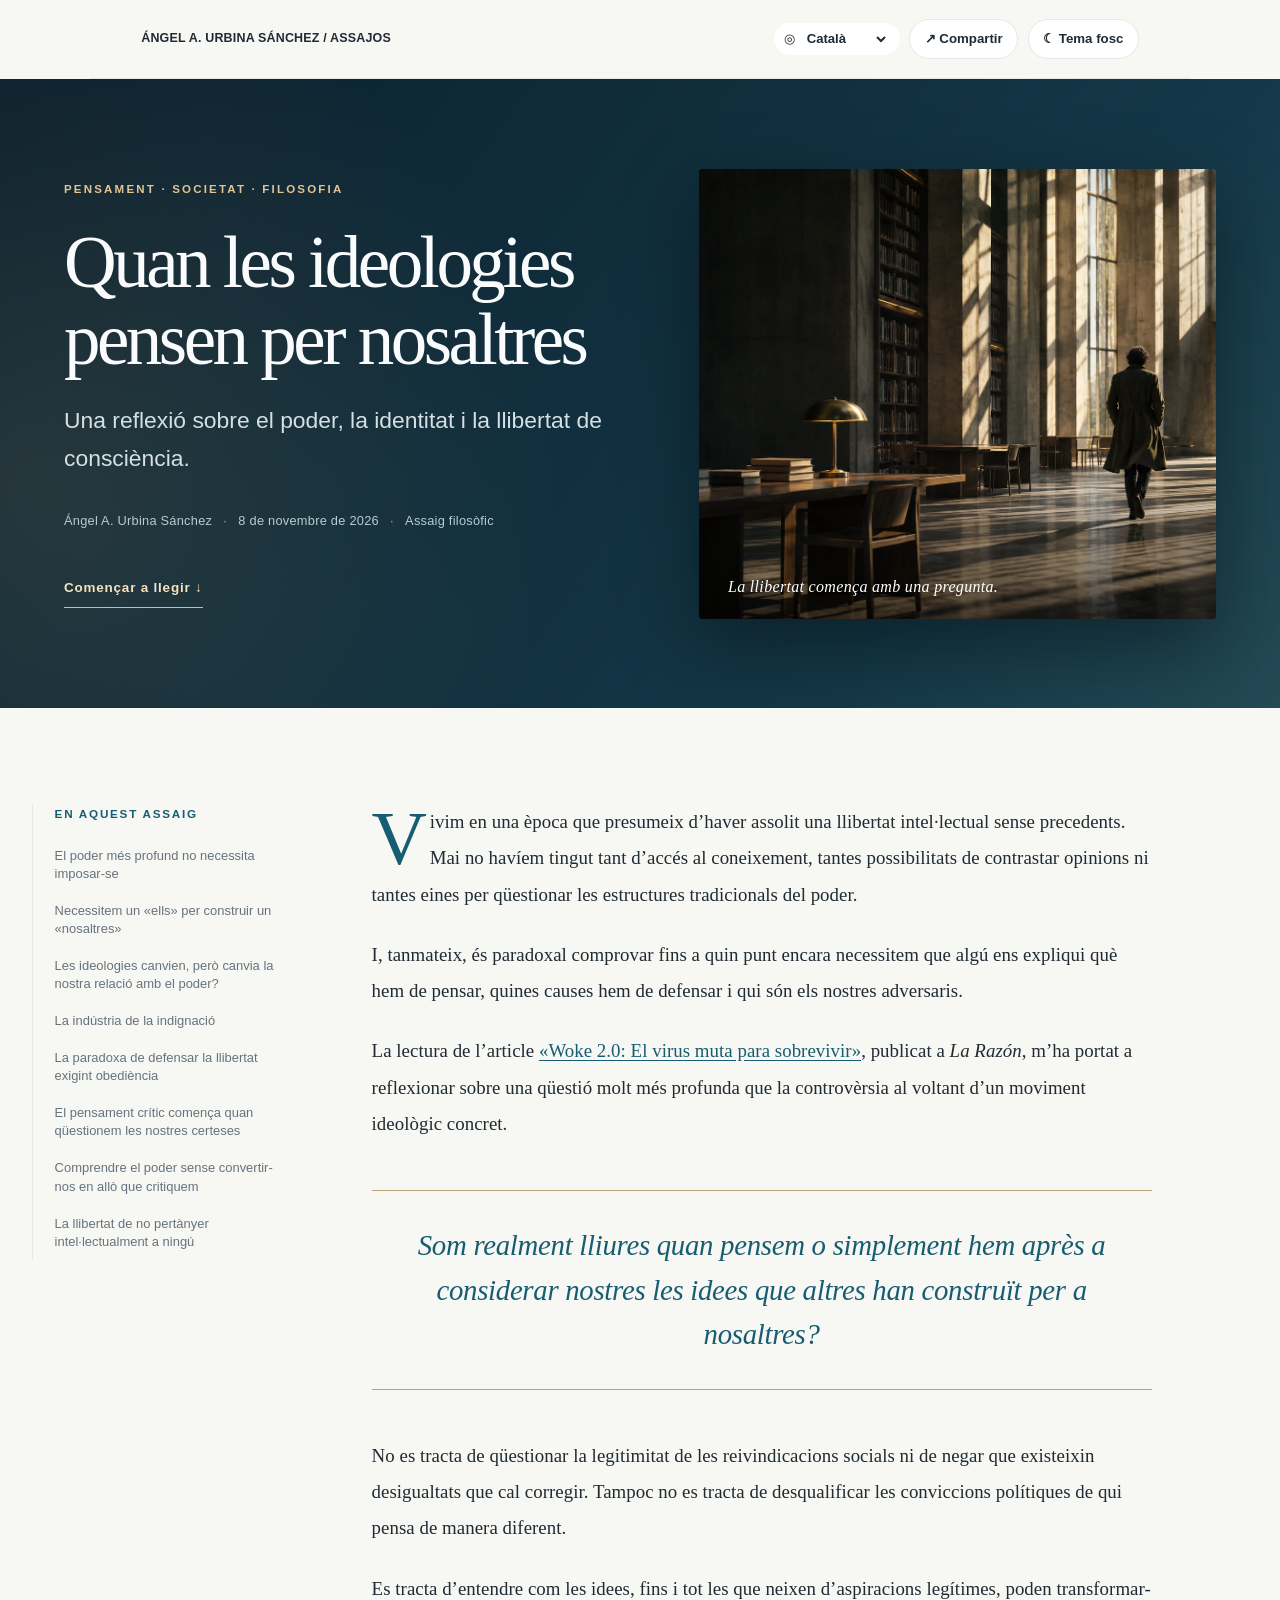
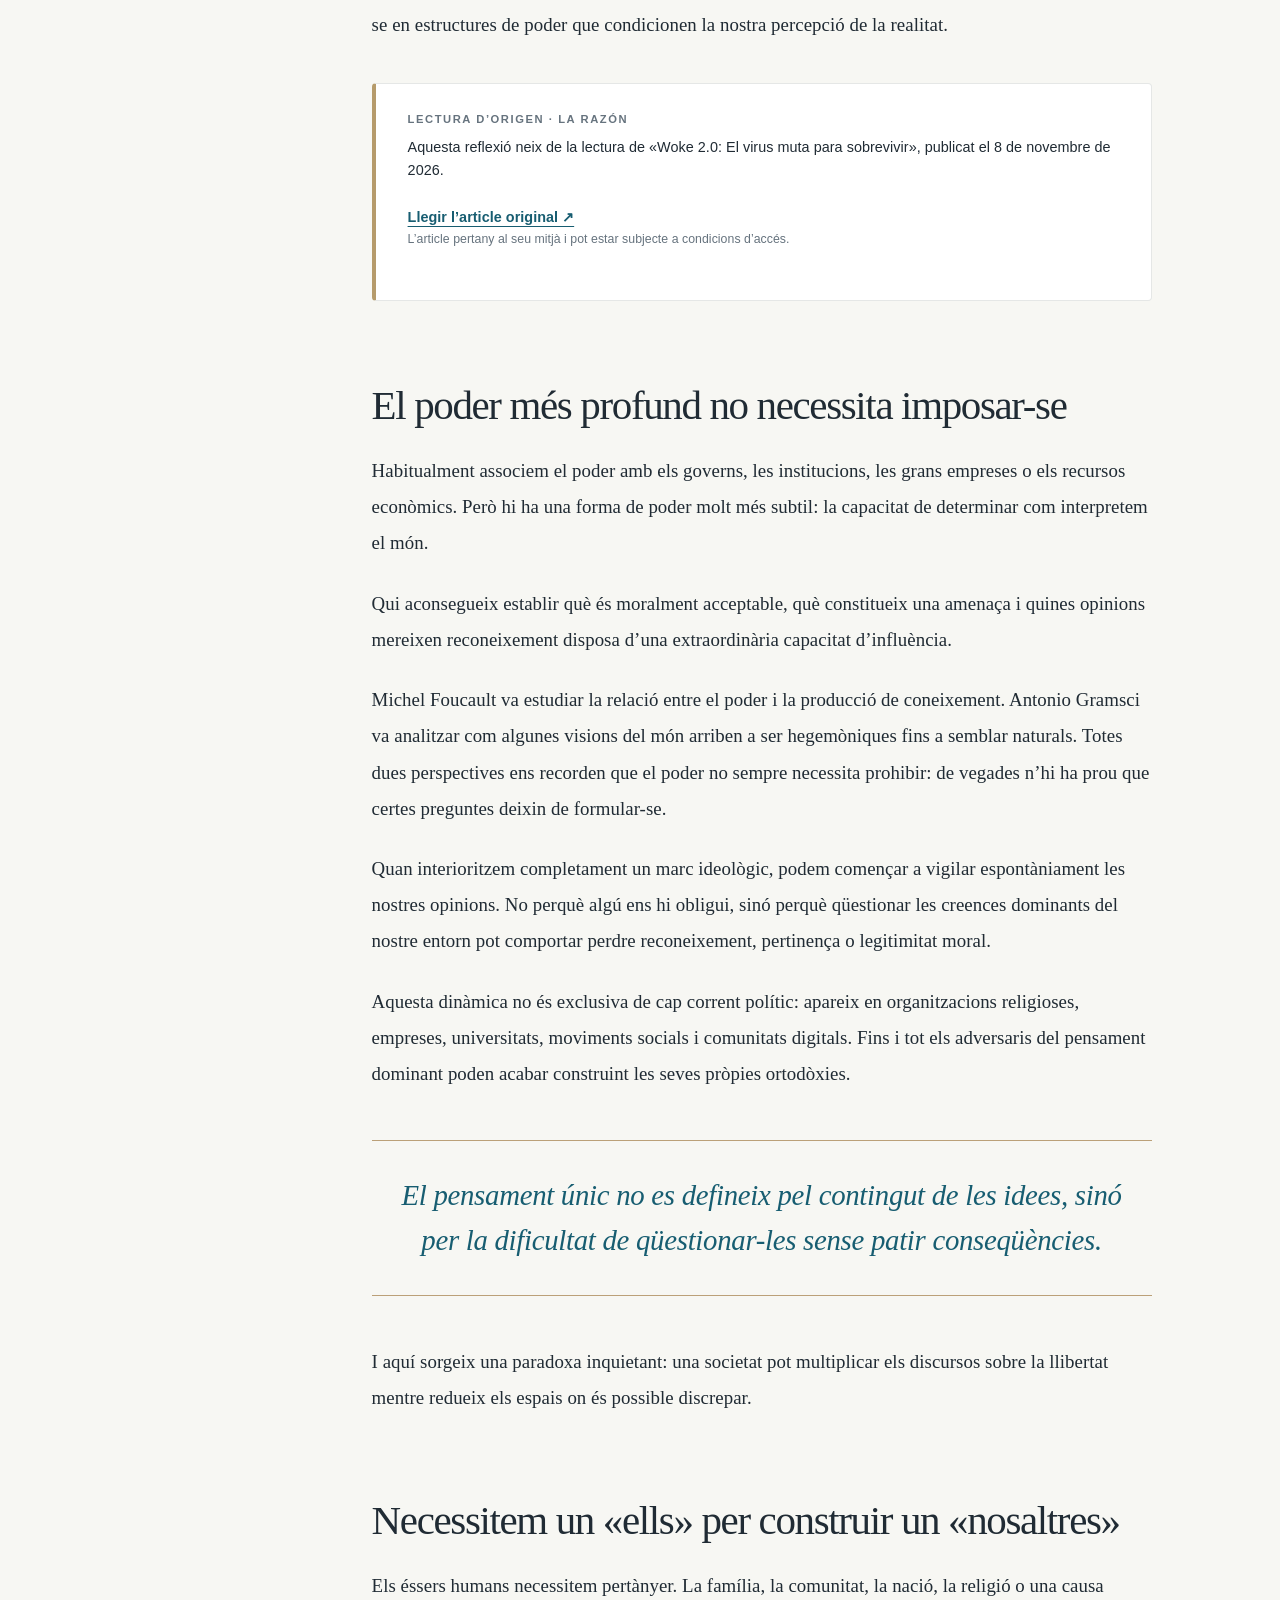
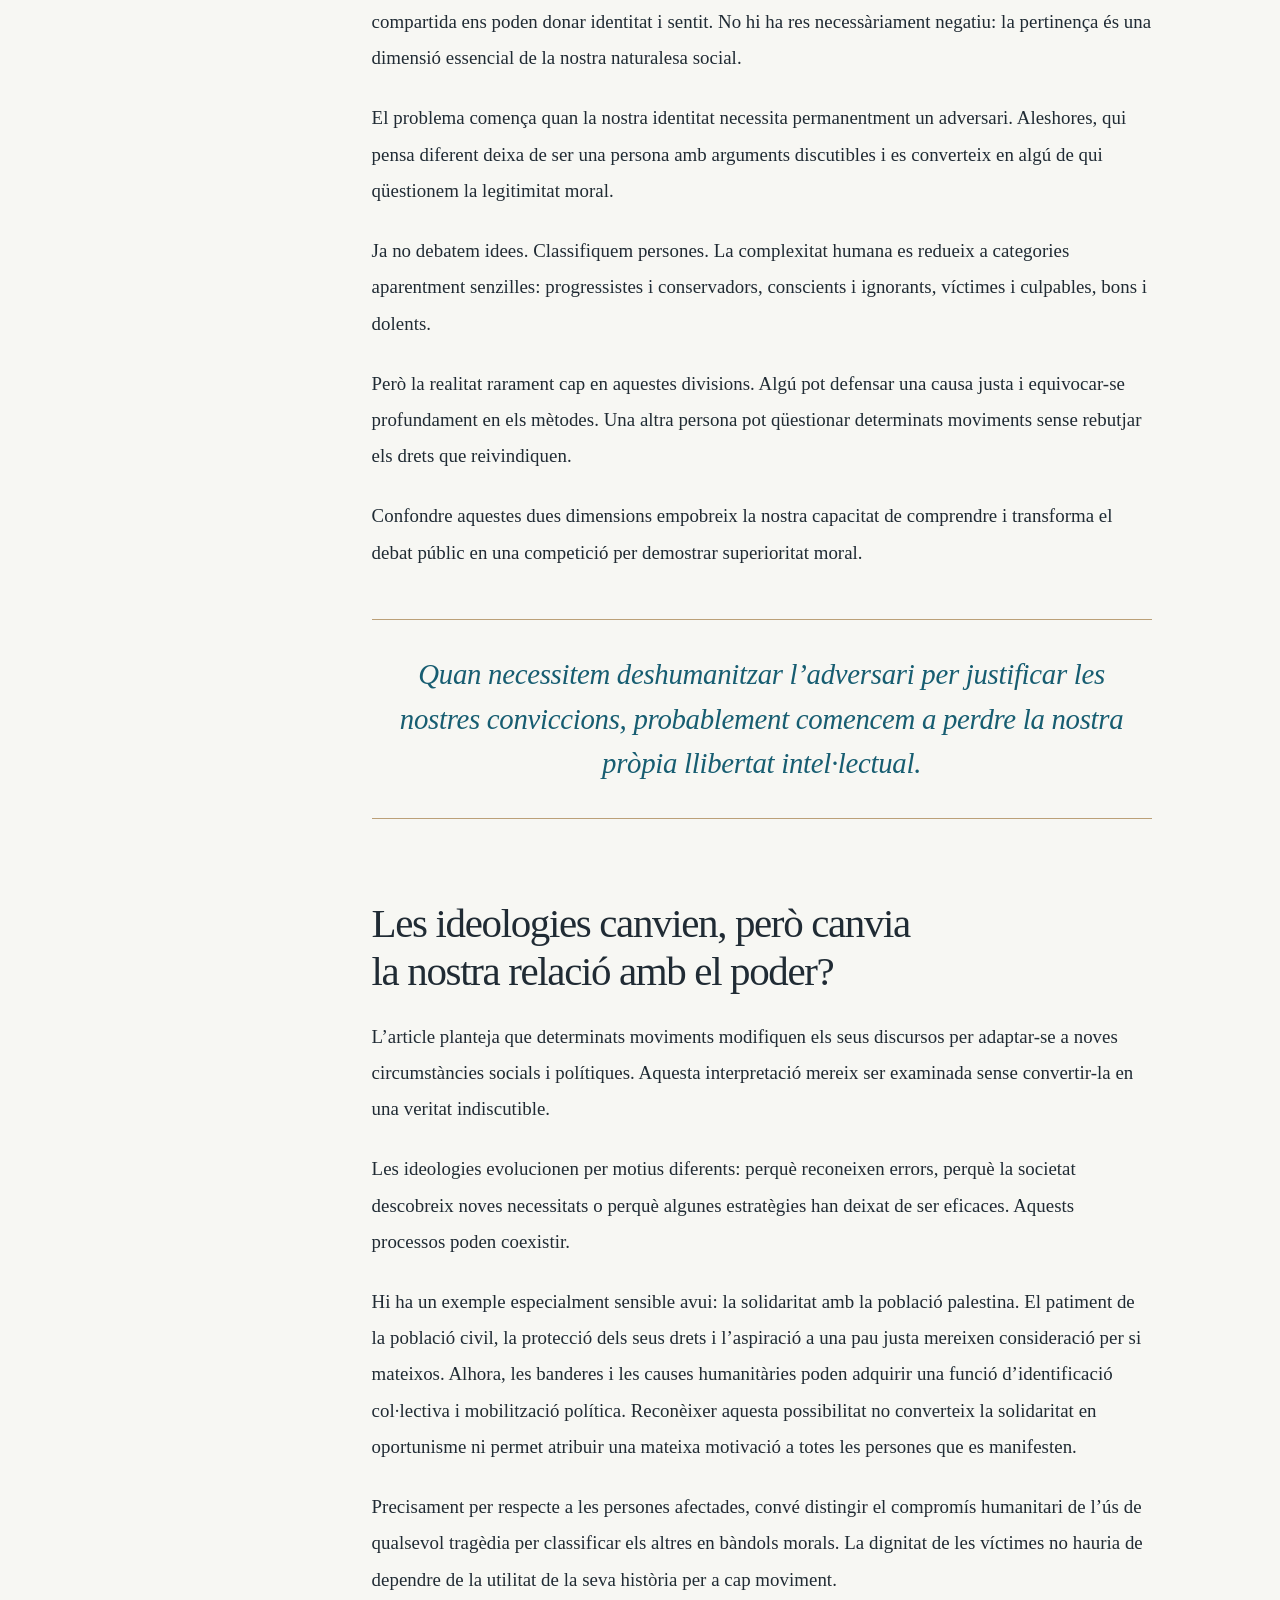
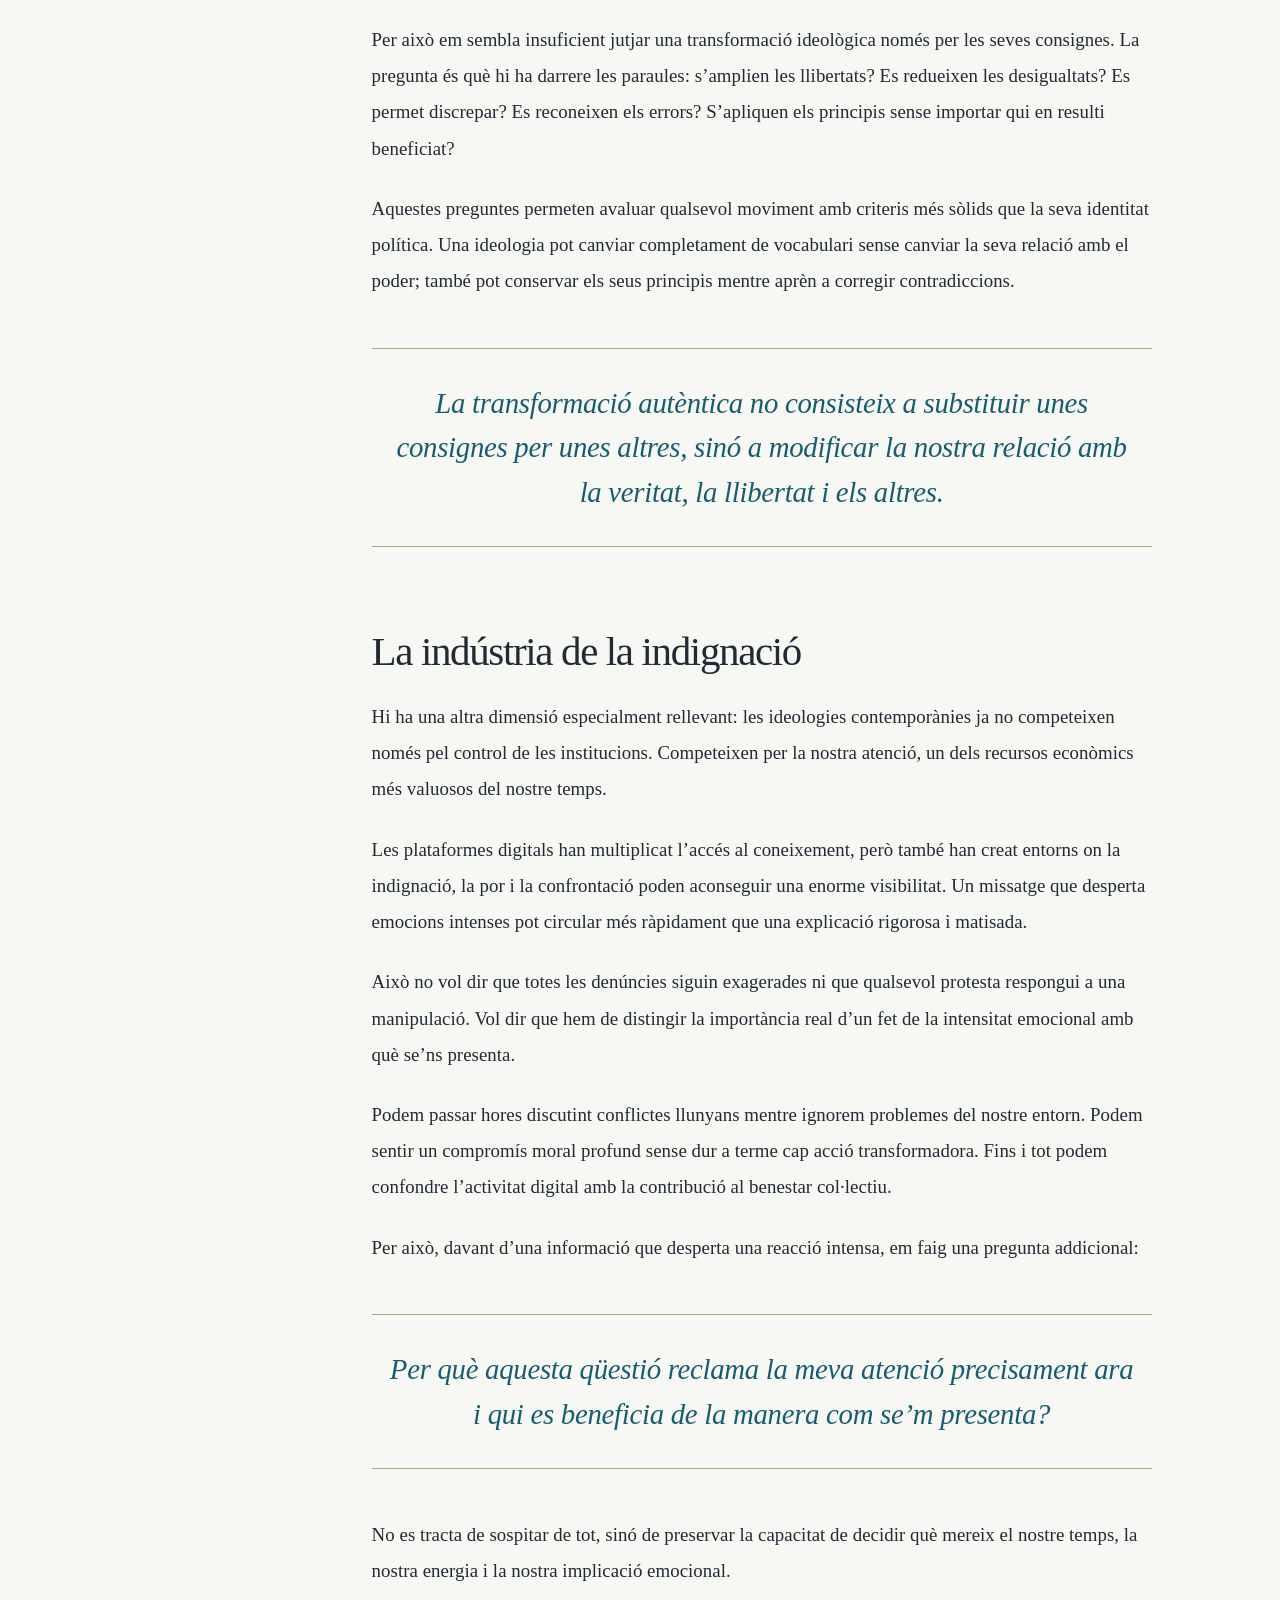
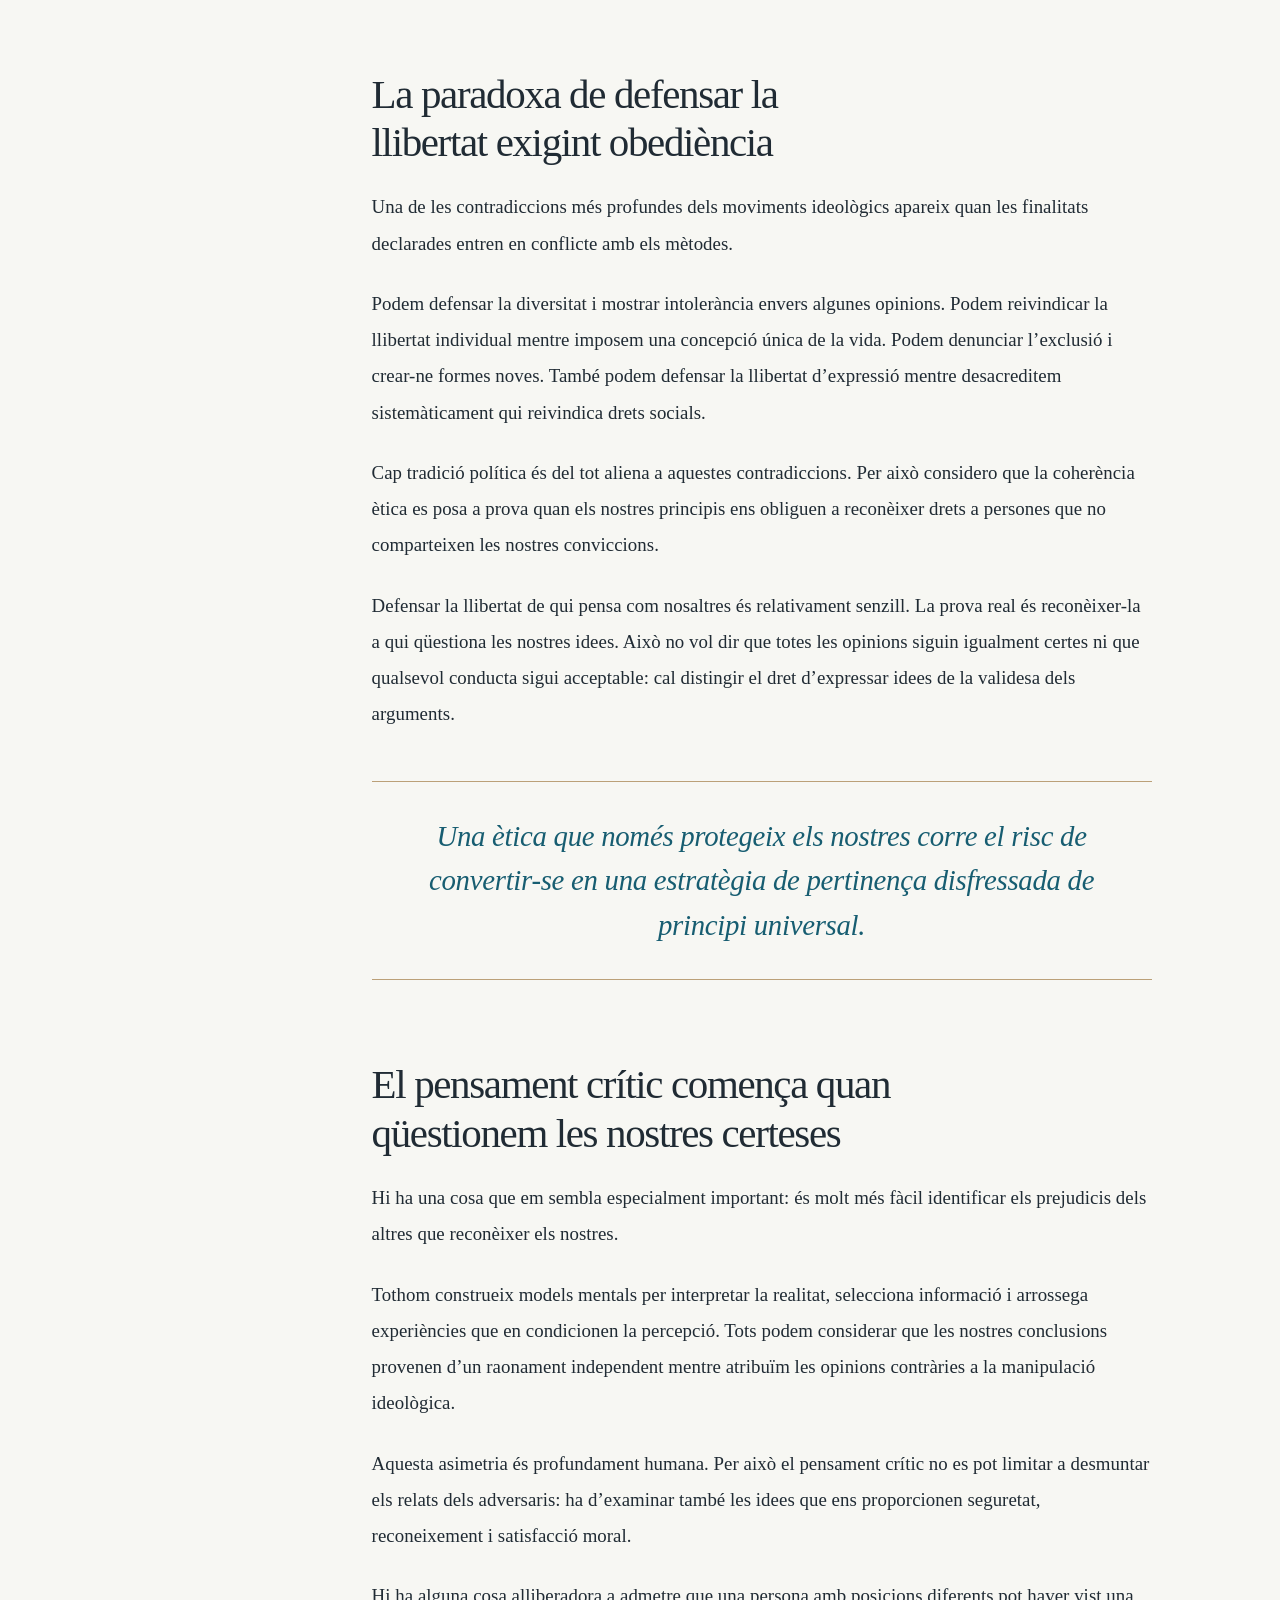
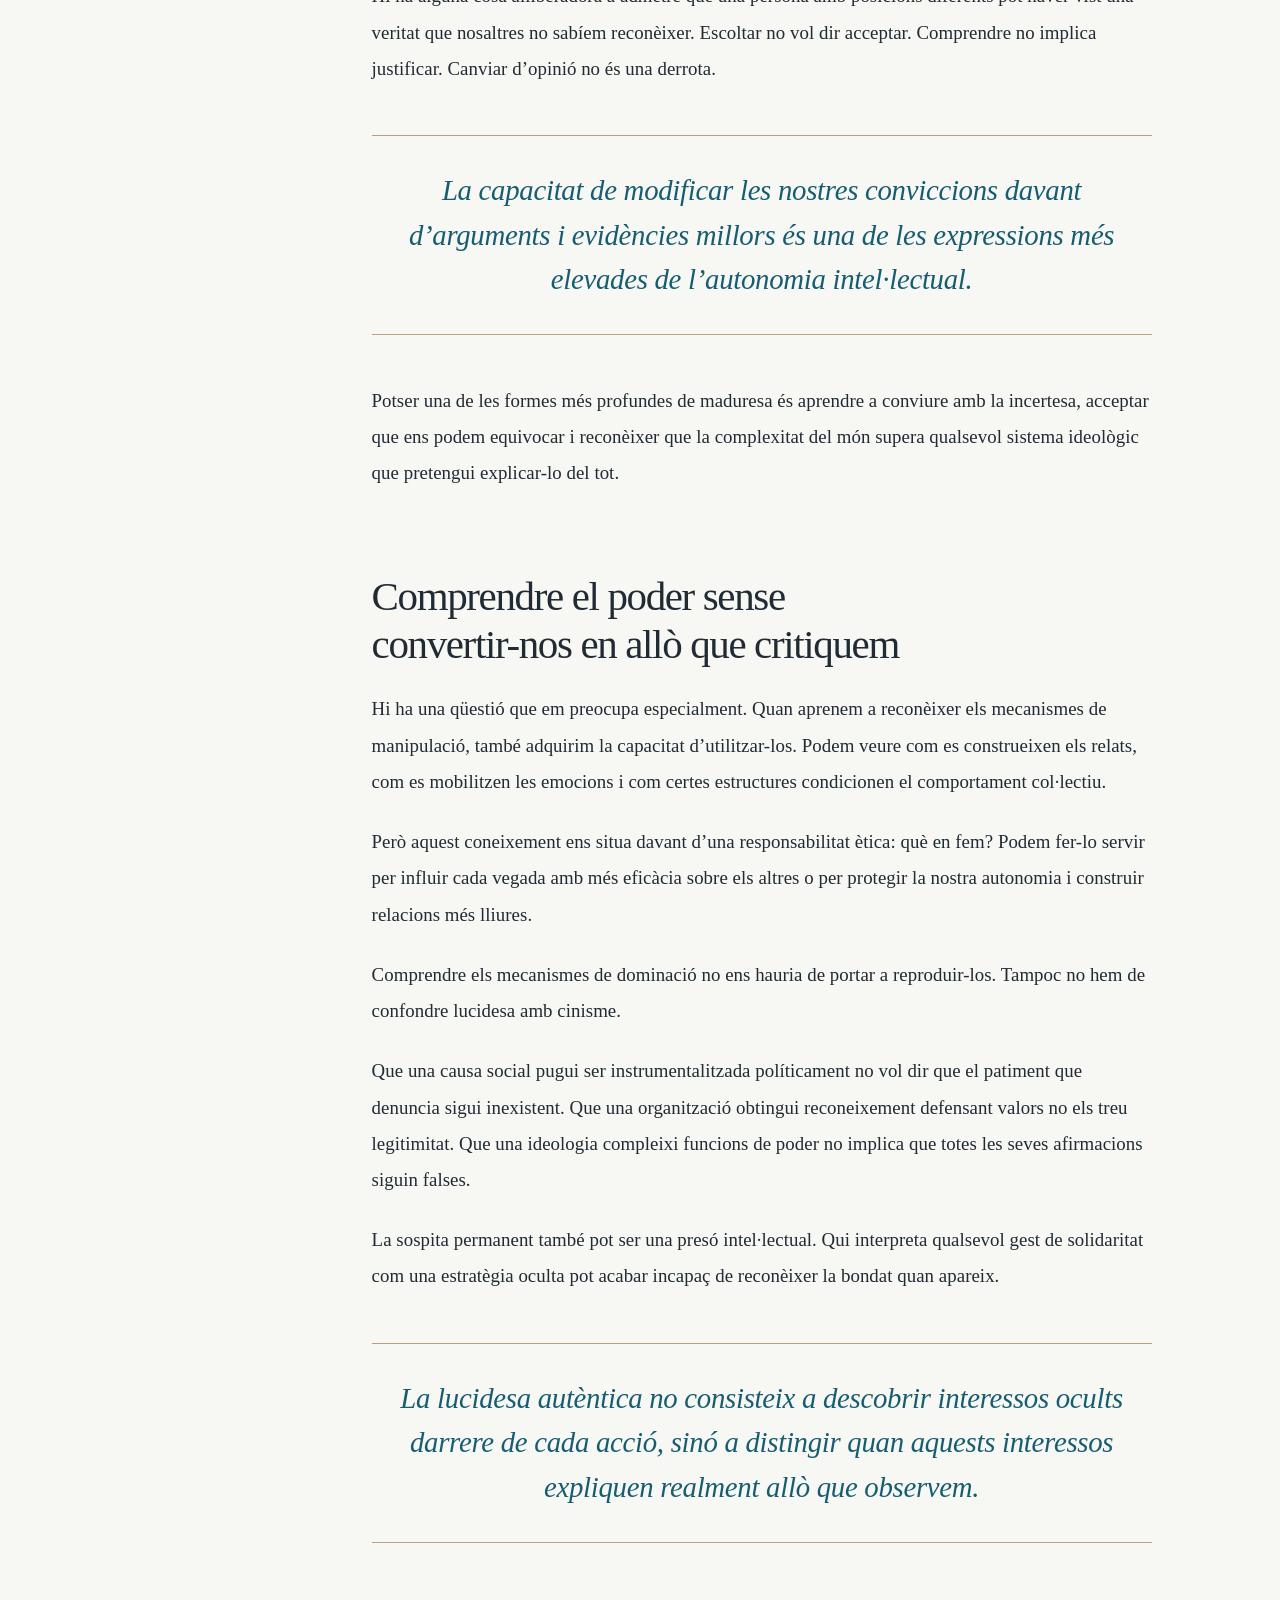
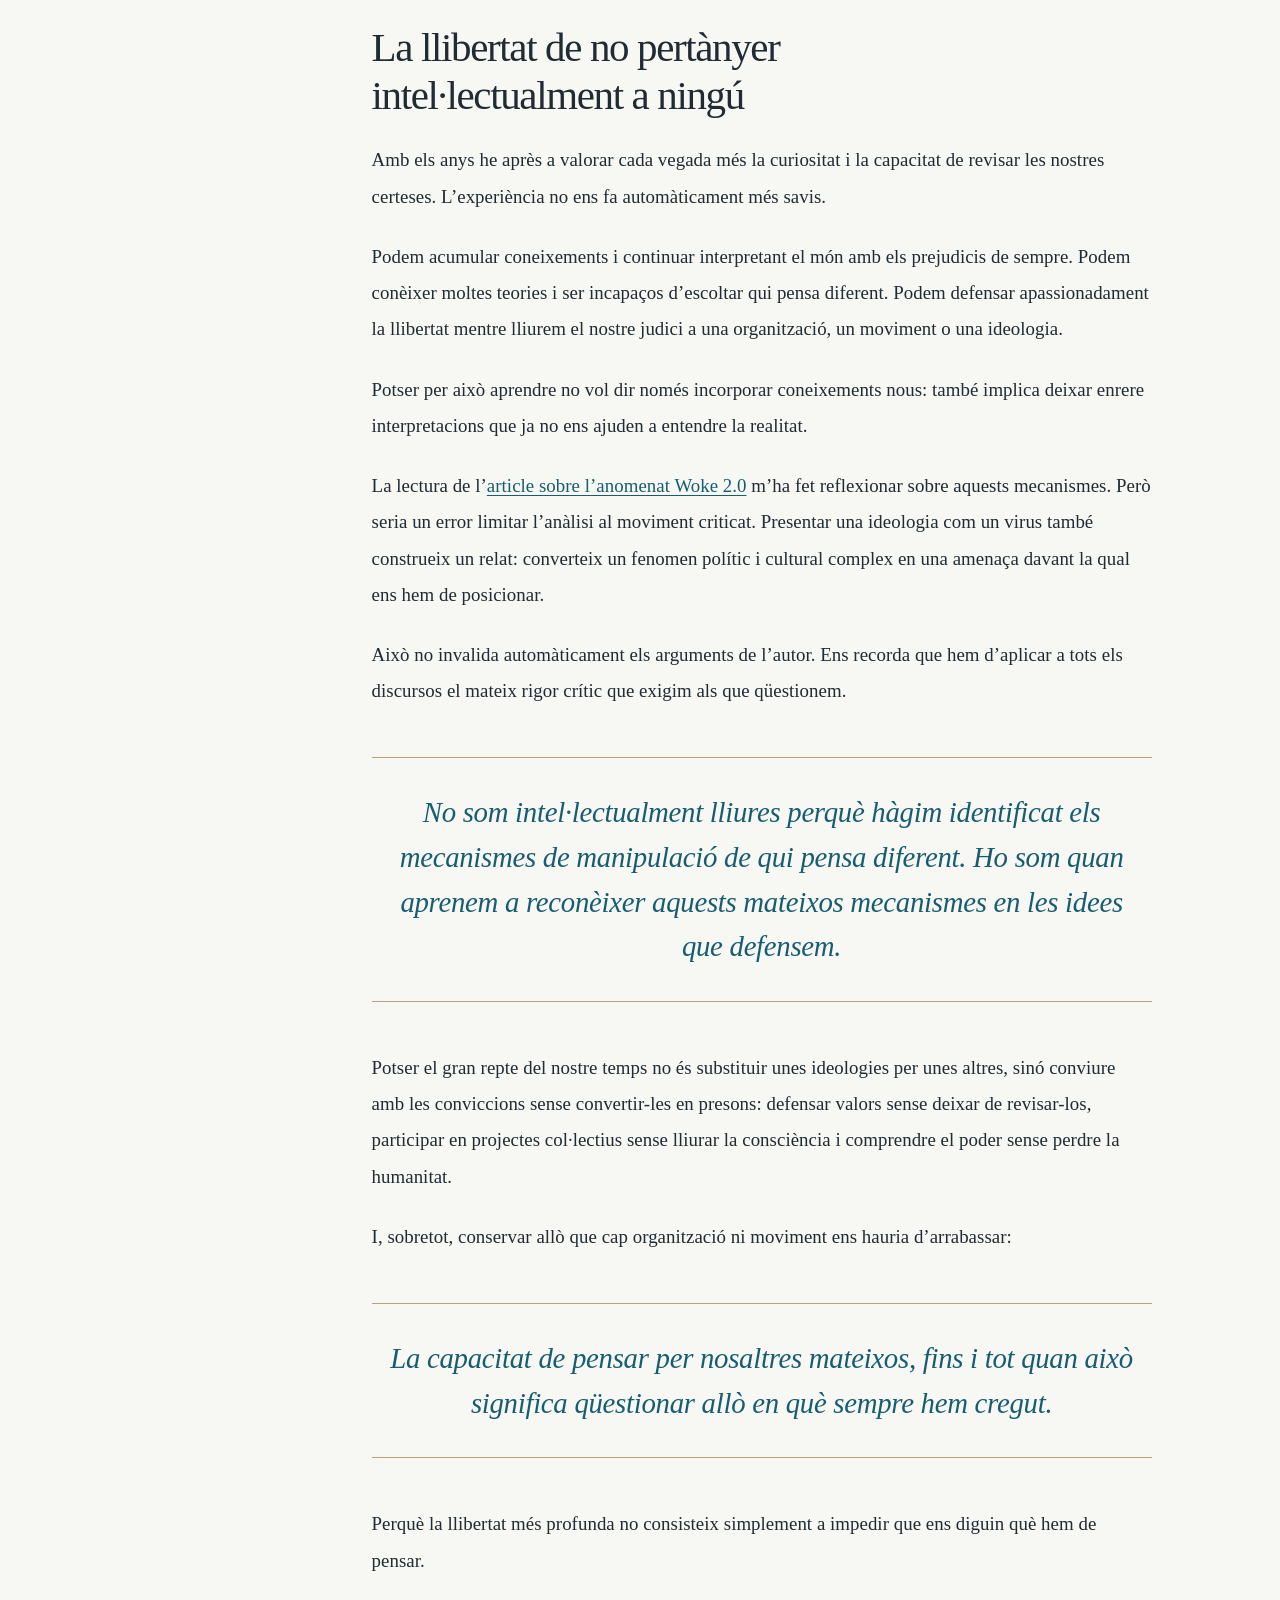
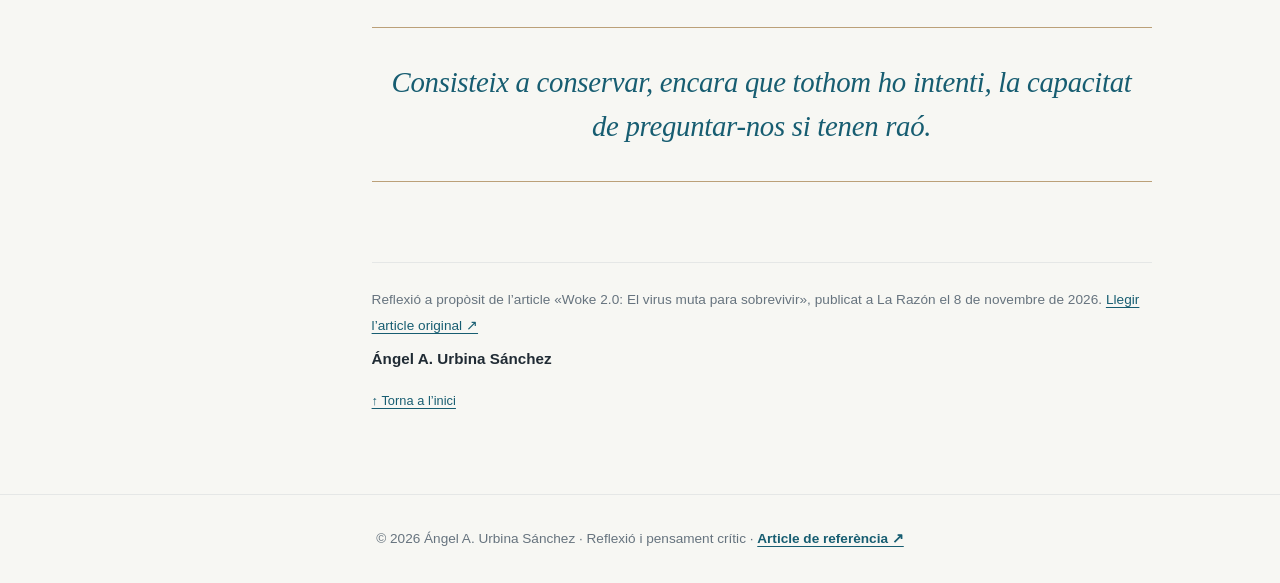
==== ca/index.html @ e9232646 "Publicar ensayo multilingue ES CA EN PT FR" ====
<!doctype html>
<html data-theme="light" lang="ca">
<head>
<meta charset="utf-8"/>
<meta content="width=device-width,initial-scale=1" name="viewport"/>
<meta content="#102b3d" name="theme-color"/>
<meta content="Una reflexió sobre el poder, la identitat i la llibertat de consciència. — Ángel A. Urbina Sánchez." name="description"/>
<meta content="Ángel A. Urbina Sánchez" name="author"/>
<meta content="article" property="og:type"/>
<meta content="ca_ES" property="og:locale"/>
<meta content="Quan les ideologies pensen per nosaltres" property="og:title"/>
<meta content="Una reflexió sobre el poder, la identitat i la llibertat de consciència." property="og:description"/>
<meta content="2026-11-08" property="article:published_time"/>
<meta content="summary_large_image" name="twitter:card"/>
<meta content="/assets/portada-social.webp" property="og:image"/>
<meta content="/assets/portada-social.webp" name="twitter:image"/>
<title>Quan les ideologies pensen per nosaltres · Ángel A. Urbina Sánchez</title>
<link href="/assets/favicon.svg" rel="icon" type="image/svg+xml"/>
<link href="/assets/style.css" rel="stylesheet"/>
<script defer="" src="/assets/site.js"></script>
<meta content="index,follow" name="robots"/><link href="/" hreflang="es" rel="alternate"/><link href="/ca/" hreflang="ca" rel="alternate"/><link href="/en/" hreflang="en" rel="alternate"/><link href="/pt/" hreflang="pt" rel="alternate"/><link href="/fr/" hreflang="fr" rel="alternate"/><link href="/" hreflang="x-default" rel="alternate"/></head>
<body data-copy="Enllaç copiat" data-copy-prompt="Copia aquest enllaç:" data-dark="Tema fosc" data-language="ca" data-light="Tema clar" data-share="Compartir">
<a class="skip-link" href="#contenido">Salta al contingut</a>
<div aria-hidden="true" class="progress" id="reading-progress"></div>
<header class="topbar" id="arriba">
<a class="brand" href="#arriba">Ángel A. Urbina Sánchez / Assajos</a>
<div class="toolbar"><label class="language-picker"><span aria-hidden="true">◎</span><select aria-label="Idioma de l’article" id="language-select" title="Idioma de l’article"><option value="/">Español</option><option selected="selected" value="/ca/">Català</option><option value="/en/">English</option><option value="/pt/">Português</option><option value="/fr/">Français</option></select></label>
<button aria-label="Compartir el artículo" id="copy-link" type="button">↗ Compartir</button>
<button aria-pressed="false" id="theme-toggle" type="button">☾ Tema fosc</button>
</div>
</header>
<div class="hero"><div class="hero-inner"><div class="hero-copy">
<div class="eyebrow">Pensament · Societat · Filosofia</div>
<h1>Quan les ideologies pensen per nosaltres</h1>
<p class="lead">Una reflexió sobre el poder, la identitat i la llibertat de consciència.</p>
<div class="meta"><span>Ángel A. Urbina Sánchez</span><span>8 de novembre de 2026</span><span>Assaig filosòfic</span></div>
<a class="hero-cta" href="#contenido">Començar a llegir ↓</a>
</div><figure class="hero-visual"><img alt="Una persona camina per una biblioteca monumental cap a la llum exterior" height="928" src="/assets/biblioteca-libertad.webp" width="1648"/><figcaption>La llibertat comença amb una pregunta.</figcaption></figure></div></div>
<main class="main-grid" id="contenido">
<aside aria-label="En aquest assaig" class="toc"><strong>En aquest assaig</strong><nav><a href="#poder">El poder més profund no necessita imposar-se</a>
<a href="#identidad">Necessitem un «ells» per construir un «nosaltres»</a>
<a href="#ideologias">Les ideologies canvien, però canvia la nostra relació amb el poder?</a>
<a href="#indignacion">La indústria de la indignació</a>
<a href="#obediencia">La paradoxa de defensar la llibertat exigint obediència</a>
<a href="#pensamiento">El pensament crític comença quan qüestionem les nostres certeses</a>
<a href="#etica">Comprendre el poder sense convertir-nos en allò que critiquem</a>
<a href="#libertad">La llibertat de no pertànyer intel·lectualment a ningú</a></nav></aside>
<article aria-label="Assaig complet" class="article">
<section aria-labelledby="heading-introduccion" id="introduccion"><p>Vivim en una època que presumeix d’haver assolit una llibertat intel·lectual sense precedents. Mai no havíem tingut tant d’accés al coneixement, tantes possibilitats de contrastar opinions ni tantes eines per qüestionar les estructures tradicionals del poder.</p><p>I, tanmateix, és paradoxal comprovar fins a quin punt encara necessitem que algú ens expliqui què hem de pensar, quines causes hem de defensar i qui són els nostres adversaris.</p><p>La lectura de l’article <a class="source-link" href="https://www.larazon.es/cultura/woke-20-virus-muta-sobrevivir_202611086aefb48fea8d8979977d2cd4.html" rel="noopener noreferrer" target="_blank">«Woke 2.0: El virus muta para sobrevivir»</a>, publicat a <em>La Razón</em>, m’ha portat a reflexionar sobre una qüestió molt més profunda que la controvèrsia al voltant d’un moviment ideològic concret.</p><blockquote><p>Som realment lliures quan pensem o simplement hem après a considerar nostres les idees que altres han construït per a nosaltres?</p></blockquote><p>No es tracta de qüestionar la legitimitat de les reivindicacions socials ni de negar que existeixin desigualtats que cal corregir. Tampoc no es tracta de desqualificar les conviccions polítiques de qui pensa de manera diferent.</p><p>Es tracta d’entendre com les idees, fins i tot les que neixen d’aspiracions legítimes, poden transformar-se en estructures de poder que condicionen la nostra percepció de la realitat.</p><aside aria-label="Lectura d’origen · La Razón" class="source-box"><span class="label">Lectura d’origen · La Razón</span><p>Aquesta reflexió neix de la lectura de «Woke 2.0: El virus muta para sobrevivir», publicat el 8 de novembre de 2026.</p><a href="https://www.larazon.es/cultura/woke-20-virus-muta-sobrevivir_202611086aefb48fea8d8979977d2cd4.html" rel="noopener noreferrer" target="_blank">Llegir l’article original ↗</a><p class="small-note">L’article pertany al seu mitjà i pot estar subjecte a condicions d’accés.</p></aside></section>
<section aria-labelledby="heading-poder" id="poder"><h2 id="heading-poder">El poder més profund no necessita imposar-se</h2><p>Habitualment associem el poder amb els governs, les institucions, les grans empreses o els recursos econòmics. Però hi ha una forma de poder molt més subtil: la capacitat de determinar com interpretem el món.</p><p>Qui aconsegueix establir què és moralment acceptable, què constitueix una amenaça i quines opinions mereixen reconeixement disposa d’una extraordinària capacitat d’influència.</p><p>Michel Foucault va estudiar la relació entre el poder i la producció de coneixement. Antonio Gramsci va analitzar com algunes visions del món arriben a ser hegemòniques fins a semblar naturals. Totes dues perspectives ens recorden que el poder no sempre necessita prohibir: de vegades n’hi ha prou que certes preguntes deixin de formular-se.</p><p>Quan interioritzem completament un marc ideològic, podem començar a vigilar espontàniament les nostres opinions. No perquè algú ens hi obligui, sinó perquè qüestionar les creences dominants del nostre entorn pot comportar perdre reconeixement, pertinença o legitimitat moral.</p><p>Aquesta dinàmica no és exclusiva de cap corrent polític: apareix en organitzacions religioses, empreses, universitats, moviments socials i comunitats digitals. Fins i tot els adversaris del pensament dominant poden acabar construint les seves pròpies ortodòxies.</p><blockquote><p>El pensament únic no es defineix pel contingut de les idees, sinó per la dificultat de qüestionar-les sense patir conseqüències.</p></blockquote><p>I aquí sorgeix una paradoxa inquietant: una societat pot multiplicar els discursos sobre la llibertat mentre redueix els espais on és possible discrepar.</p></section>
<section aria-labelledby="heading-identidad" id="identidad"><h2 id="heading-identidad">Necessitem un «ells» per construir un «nosaltres»</h2><p>Els éssers humans necessitem pertànyer. La família, la comunitat, la nació, la religió o una causa compartida ens poden donar identitat i sentit. No hi ha res necessàriament negatiu: la pertinença és una dimensió essencial de la nostra naturalesa social.</p><p>El problema comença quan la nostra identitat necessita permanentment un adversari. Aleshores, qui pensa diferent deixa de ser una persona amb arguments discutibles i es converteix en algú de qui qüestionem la legitimitat moral.</p><p>Ja no debatem idees. Classifiquem persones. La complexitat humana es redueix a categories aparentment senzilles: progressistes i conservadors, conscients i ignorants, víctimes i culpables, bons i dolents.</p><p>Però la realitat rarament cap en aquestes divisions. Algú pot defensar una causa justa i equivocar-se profundament en els mètodes. Una altra persona pot qüestionar determinats moviments sense rebutjar els drets que reivindiquen.</p><p>Confondre aquestes dues dimensions empobreix la nostra capacitat de comprendre i transforma el debat públic en una competició per demostrar superioritat moral.</p><blockquote><p>Quan necessitem deshumanitzar l’adversari per justificar les nostres conviccions, probablement comencem a perdre la nostra pròpia llibertat intel·lectual.</p></blockquote></section>
<section aria-labelledby="heading-ideologias" id="ideologias"><h2 id="heading-ideologias">Les ideologies canvien, però canvia la nostra relació amb el poder?</h2><p>L’article planteja que determinats moviments modifiquen els seus discursos per adaptar-se a noves circumstàncies socials i polítiques. Aquesta interpretació mereix ser examinada sense convertir-la en una veritat indiscutible.</p><p>Les ideologies evolucionen per motius diferents: perquè reconeixen errors, perquè la societat descobreix noves necessitats o perquè algunes estratègies han deixat de ser eficaces. Aquests processos poden coexistir.</p><p>Hi ha un exemple especialment sensible avui: la solidaritat amb la població palestina. El patiment de la població civil, la protecció dels seus drets i l’aspiració a una pau justa mereixen consideració per si mateixos. Alhora, les banderes i les causes humanitàries poden adquirir una funció d’identificació col·lectiva i mobilització política. Reconèixer aquesta possibilitat no converteix la solidaritat en oportunisme ni permet atribuir una mateixa motivació a totes les persones que es manifesten.</p><p>Precisament per respecte a les persones afectades, convé distingir el compromís humanitari de l’ús de qualsevol tragèdia per classificar els altres en bàndols morals. La dignitat de les víctimes no hauria de dependre de la utilitat de la seva història per a cap moviment.</p><p>Per això em sembla insuficient jutjar una transformació ideològica només per les seves consignes. La pregunta és què hi ha darrere les paraules: s’amplien les llibertats? Es redueixen les desigualtats? Es permet discrepar? Es reconeixen els errors? S’apliquen els principis sense importar qui en resulti beneficiat?</p><p>Aquestes preguntes permeten avaluar qualsevol moviment amb criteris més sòlids que la seva identitat política. Una ideologia pot canviar completament de vocabulari sense canviar la seva relació amb el poder; també pot conservar els seus principis mentre aprèn a corregir contradiccions.</p><blockquote><p>La transformació autèntica no consisteix a substituir unes consignes per unes altres, sinó a modificar la nostra relació amb la veritat, la llibertat i els altres.</p></blockquote></section>
<section aria-labelledby="heading-indignacion" id="indignacion"><h2 id="heading-indignacion">La indústria de la indignació</h2><p>Hi ha una altra dimensió especialment rellevant: les ideologies contemporànies ja no competeixen només pel control de les institucions. Competeixen per la nostra atenció, un dels recursos econòmics més valuosos del nostre temps.</p><p>Les plataformes digitals han multiplicat l’accés al coneixement, però també han creat entorns on la indignació, la por i la confrontació poden aconseguir una enorme visibilitat. Un missatge que desperta emocions intenses pot circular més ràpidament que una explicació rigorosa i matisada.</p><p>Això no vol dir que totes les denúncies siguin exagerades ni que qualsevol protesta respongui a una manipulació. Vol dir que hem de distingir la importància real d’un fet de la intensitat emocional amb què se’ns presenta.</p><p>Podem passar hores discutint conflictes llunyans mentre ignorem problemes del nostre entorn. Podem sentir un compromís moral profund sense dur a terme cap acció transformadora. Fins i tot podem confondre l’activitat digital amb la contribució al benestar col·lectiu.</p><p>Per això, davant d’una informació que desperta una reacció intensa, em faig una pregunta addicional:</p><blockquote><p>Per què aquesta qüestió reclama la meva atenció precisament ara i qui es beneficia de la manera com se’m presenta?</p></blockquote><p>No es tracta de sospitar de tot, sinó de preservar la capacitat de decidir què mereix el nostre temps, la nostra energia i la nostra implicació emocional.</p></section>
<section aria-labelledby="heading-obediencia" id="obediencia"><h2 id="heading-obediencia">La paradoxa de defensar la llibertat exigint obediència</h2><p>Una de les contradiccions més profundes dels moviments ideològics apareix quan les finalitats declarades entren en conflicte amb els mètodes.</p><p>Podem defensar la diversitat i mostrar intolerància envers algunes opinions. Podem reivindicar la llibertat individual mentre imposem una concepció única de la vida. Podem denunciar l’exclusió i crear-ne formes noves. També podem defensar la llibertat d’expressió mentre desacreditem sistemàticament qui reivindica drets socials.</p><p>Cap tradició política és del tot aliena a aquestes contradiccions. Per això considero que la coherència ètica es posa a prova quan els nostres principis ens obliguen a reconèixer drets a persones que no comparteixen les nostres conviccions.</p><p>Defensar la llibertat de qui pensa com nosaltres és relativament senzill. La prova real és reconèixer-la a qui qüestiona les nostres idees. Això no vol dir que totes les opinions siguin igualment certes ni que qualsevol conducta sigui acceptable: cal distingir el dret d’expressar idees de la validesa dels arguments.</p><blockquote><p>Una ètica que només protegeix els nostres corre el risc de convertir-se en una estratègia de pertinença disfressada de principi universal.</p></blockquote></section>
<section aria-labelledby="heading-pensamiento" id="pensamiento"><h2 id="heading-pensamiento">El pensament crític comença quan qüestionem les nostres certeses</h2><p>Hi ha una cosa que em sembla especialment important: és molt més fàcil identificar els prejudicis dels altres que reconèixer els nostres.</p><p>Tothom construeix models mentals per interpretar la realitat, selecciona informació i arrossega experiències que en condicionen la percepció. Tots podem considerar que les nostres conclusions provenen d’un raonament independent mentre atribuïm les opinions contràries a la manipulació ideològica.</p><p>Aquesta asimetria és profundament humana. Per això el pensament crític no es pot limitar a desmuntar els relats dels adversaris: ha d’examinar també les idees que ens proporcionen seguretat, reconeixement i satisfacció moral.</p><p>Hi ha alguna cosa alliberadora a admetre que una persona amb posicions diferents pot haver vist una veritat que nosaltres no sabíem reconèixer. Escoltar no vol dir acceptar. Comprendre no implica justificar. Canviar d’opinió no és una derrota.</p><blockquote><p>La capacitat de modificar les nostres conviccions davant d’arguments i evidències millors és una de les expressions més elevades de l’autonomia intel·lectual.</p></blockquote><p>Potser una de les formes més profundes de maduresa és aprendre a conviure amb la incertesa, acceptar que ens podem equivocar i reconèixer que la complexitat del món supera qualsevol sistema ideològic que pretengui explicar-lo del tot.</p></section>
<section aria-labelledby="heading-etica" id="etica"><h2 id="heading-etica">Comprendre el poder sense convertir-nos en allò que critiquem</h2><p>Hi ha una qüestió que em preocupa especialment. Quan aprenem a reconèixer els mecanismes de manipulació, també adquirim la capacitat d’utilitzar-los. Podem veure com es construeixen els relats, com es mobilitzen les emocions i com certes estructures condicionen el comportament col·lectiu.</p><p>Però aquest coneixement ens situa davant d’una responsabilitat ètica: què en fem? Podem fer-lo servir per influir cada vegada amb més eficàcia sobre els altres o per protegir la nostra autonomia i construir relacions més lliures.</p><p>Comprendre els mecanismes de dominació no ens hauria de portar a reproduir-los. Tampoc no hem de confondre lucidesa amb cinisme.</p><p>Que una causa social pugui ser instrumentalitzada políticament no vol dir que el patiment que denuncia sigui inexistent. Que una organització obtingui reconeixement defensant valors no els treu legitimitat. Que una ideologia compleixi funcions de poder no implica que totes les seves afirmacions siguin falses.</p><p>La sospita permanent també pot ser una presó intel·lectual. Qui interpreta qualsevol gest de solidaritat com una estratègia oculta pot acabar incapaç de reconèixer la bondat quan apareix.</p><blockquote><p>La lucidesa autèntica no consisteix a descobrir interessos ocults darrere de cada acció, sinó a distingir quan aquests interessos expliquen realment allò que observem.</p></blockquote></section>
<section aria-labelledby="heading-libertad" id="libertad"><h2 id="heading-libertad">La llibertat de no pertànyer intel·lectualment a ningú</h2><p>Amb els anys he après a valorar cada vegada més la curiositat i la capacitat de revisar les nostres certeses. L’experiència no ens fa automàticament més savis.</p><p>Podem acumular coneixements i continuar interpretant el món amb els prejudicis de sempre. Podem conèixer moltes teories i ser incapaços d’escoltar qui pensa diferent. Podem defensar apassionadament la llibertat mentre lliurem el nostre judici a una organització, un moviment o una ideologia.</p><p>Potser per això aprendre no vol dir només incorporar coneixements nous: també implica deixar enrere interpretacions que ja no ens ajuden a entendre la realitat.</p><p>La lectura de l’<a class="source-link" href="https://www.larazon.es/cultura/woke-20-virus-muta-sobrevivir_202611086aefb48fea8d8979977d2cd4.html" rel="noopener noreferrer" target="_blank">article sobre l’anomenat Woke 2.0</a> m’ha fet reflexionar sobre aquests mecanismes. Però seria un error limitar l’anàlisi al moviment criticat. Presentar una ideologia com un virus també construeix un relat: converteix un fenomen polític i cultural complex en una amenaça davant la qual ens hem de posicionar.</p><p>Això no invalida automàticament els arguments de l’autor. Ens recorda que hem d’aplicar a tots els discursos el mateix rigor crític que exigim als que qüestionem.</p><blockquote><p>No som intel·lectualment lliures perquè hàgim identificat els mecanismes de manipulació de qui pensa diferent. Ho som quan aprenem a reconèixer aquests mateixos mecanismes en les idees que defensem.</p></blockquote><p>Potser el gran repte del nostre temps no és substituir unes ideologies per unes altres, sinó conviure amb les conviccions sense convertir-les en presons: defensar valors sense deixar de revisar-los, participar en projectes col·lectius sense lliurar la consciència i comprendre el poder sense perdre la humanitat.</p><p>I, sobretot, conservar allò que cap organització ni moviment ens hauria d’arrabassar:</p><blockquote><p>La capacitat de pensar per nosaltres mateixos, fins i tot quan això significa qüestionar allò en què sempre hem cregut.</p></blockquote><p>Perquè la llibertat més profunda no consisteix simplement a impedir que ens diguin què hem de pensar.</p><blockquote><p>Consisteix a conservar, encara que tothom ho intenti, la capacitat de preguntar-nos si tenen raó.</p></blockquote></section>
<div class="signature">Reflexió a propòsit de l’article «Woke 2.0: El virus muta para sobrevivir», publicat a La Razón el 8 de novembre de 2026. <a href="https://www.larazon.es/cultura/woke-20-virus-muta-sobrevivir_202611086aefb48fea8d8979977d2cd4.html" rel="noopener noreferrer" target="_blank">Llegir l’article original ↗</a><strong>Ángel A. Urbina Sánchez</strong><a class="back-to-top" href="#arriba">↑ Torna a l’inici</a></div>
</article>
</main>
<footer class="footer">© 2026 Ángel A. Urbina Sánchez · Reflexió i pensament crític · <a href="https://www.larazon.es/cultura/woke-20-virus-muta-sobrevivir_202611086aefb48fea8d8979977d2cd4.html" rel="noopener noreferrer" target="_blank">Article de referència ↗</a></footer>
</body></html>
---- assets/style.css ----
:root{color-scheme:light;--bg:#f7f7f3;--surface:#fff;--text:#202b34;--muted:#66737e;--border:#e5e7e6;--accent:#175d71;--accent-hover:#0f4758;--quote:#e8f2f2;--hero:#102b3d;--hero-text:#f9fbfc;--max:780px;--shadow:0 12px 35px rgba(15,30,38,.045)}
:root[data-theme="dark"]{color-scheme:dark;--bg:#0d1820;--surface:#152530;--text:#ecf3f5;--muted:#acbdc4;--border:#2b404c;--accent:#8fd5df;--accent-hover:#b5e7ef;--quote:#203c46;--hero:#0b2230;--hero-text:#f7fbfc;--shadow:0 12px 35px rgba(0,0,0,.15)}
*,*::before,*::after{box-sizing:border-box}html{scroll-behavior:smooth}body{margin:0;background:var(--bg);color:var(--text);font-family:Inter,-apple-system,BlinkMacSystemFont,"Segoe UI",Roboto,Arial,sans-serif;line-height:1.75;-webkit-font-smoothing:antialiased}a{color:var(--accent);text-underline-offset:3px}a:hover{color:var(--accent-hover)}a:focus-visible,button:focus-visible{outline:3px solid #e1a257;outline-offset:4px}button{font:inherit;cursor:pointer}.skip-link{position:absolute;left:1rem;top:-4rem;padding:.6rem 1rem;background:var(--surface);z-index:50}.skip-link:focus{top:.5rem}.progress{position:fixed;z-index:40;top:0;left:0;height:3px;width:0;background:#c7a86b;transition:width .08s linear}.topbar{max-width:1100px;margin:auto;padding:1.2rem 2rem;display:flex;align-items:center;justify-content:space-between;gap:1rem}.brand{color:var(--text);font-size:.78rem;font-weight:800;letter-spacing:.13em;text-transform:uppercase;text-decoration:none}.toolbar{display:flex;align-items:center;gap:.6rem}.toolbar button{border:1px solid var(--border);border-radius:50px;padding:.45rem .9rem;background:var(--surface);color:var(--text);font-size:.83rem;font-weight:600}.hero{background:radial-gradient(ellipse at 80% 0%,#255165 0%,transparent 46%),var(--hero);color:var(--hero-text);padding:6.4rem 1.5rem 6rem}.hero-inner{max-width:900px;margin:auto}.eyebrow{font-size:.74rem;letter-spacing:.19em;text-transform:uppercase;color:#e7c78f;font-weight:700}.hero h1{font-family:Georgia,"Times New Roman",serif;line-height:1.13;letter-spacing:-.035em;font-size:clamp(2.8rem,7.5vw,5.3rem);font-weight:500;margin:1.25rem 0}.hero .lead{font-size:clamp(1.06rem,2.5vw,1.38rem);color:#d2e3e9;max-width:700px;line-height:1.65}.hero .meta{color:#b9cbd3;font-size:.88rem;margin-top:2.6rem}.hero .meta span+span::before{content:'·';margin:0 .7rem;color:#9cabb4}.main-grid{display:grid;grid-template-columns:190px minmax(0,780px);gap:4.4rem;max-width:1130px;margin:0 auto;padding:5rem 2rem}.toc{align-self:start;position:sticky;top:2.5rem;border-left:1px solid var(--border);padding-left:1.1rem}.toc strong{display:block;font-size:.73rem;text-transform:uppercase;letter-spacing:.15em;color:var(--muted);margin-bottom:.8rem}.toc a{display:block;color:var(--muted);text-decoration:none;font-size:.81rem;line-height:1.4;padding:.45rem 0}.toc a:hover{color:var(--accent)}.article{min-width:0;font-family:Georgia,"Times New Roman",serif;font-size:1.13rem;line-height:1.91}.article .intro{font-size:1.3rem;line-height:1.8}.article p{margin:0 0 1.5rem}.article h2{font-size:clamp(1.65rem,3vw,2.23rem);line-height:1.27;font-weight:500;letter-spacing:-.015em;margin:4rem 0 1.45rem;scroll-margin-top:2rem}.article strong{font-weight:700}.article blockquote{margin:2.6rem 0 2.8rem;border-left:3px solid #bca06d;background:var(--quote);padding:1.5rem 1.7rem;font-size:clamp(1.15rem,2.4vw,1.5rem);line-height:1.55;font-style:italic;letter-spacing:-.01em}.article blockquote p{margin:0}.source-box{font-family:Inter,-apple-system,BlinkMacSystemFont,"Segoe UI",Roboto,Arial,sans-serif;font-size:.9rem;line-height:1.6;background:var(--surface);border:1px solid var(--border);border-radius:12px;padding:1.4rem 1.6rem;margin:2.5rem 0;box-shadow:var(--shadow)}.source-box .label{display:block;text-transform:uppercase;letter-spacing:.14em;font-size:.7rem;color:var(--muted);font-weight:800;margin-bottom:.45rem}.source-box a{font-weight:650;overflow-wrap:anywhere}.signature{margin:4rem 0 0;border-top:1px solid var(--border);padding-top:1.5rem;font-family:Inter,-apple-system,BlinkMacSystemFont,"Segoe UI",Roboto,Arial,sans-serif;font-size:.85rem;color:var(--muted)}.signature strong{display:block;color:var(--text);margin-top:.3rem;font-size:.95rem}.footer{border-top:1px solid var(--border);padding:2rem 1.5rem;text-align:center;font-size:.85rem;color:var(--muted)}.footer a{font-weight:600}.article .final-thought{font-size:1.4rem;line-height:1.65}.back-to-top{display:inline-block;margin-top:1rem;font-family:Inter,-apple-system,BlinkMacSystemFont,"Segoe UI",Roboto,Arial,sans-serif;font-size:.8rem}@media(max-width:950px){.main-grid{display:block;max-width:830px}.toc{position:static;border:1px solid var(--border);background:var(--surface);border-radius:12px;padding:1rem 1.4rem;margin-bottom:3rem}.toc nav{display:grid;grid-template-columns:repeat(2,minmax(0,1fr));column-gap:1.3rem}.hero{padding:5.2rem 1.7rem}}@media(max-width:560px){.topbar{padding:1rem}.brand{font-size:.68rem}.toolbar{gap:.3rem}.toolbar button{font-size:.74rem;padding:.42rem .65rem}.hero{padding:4.2rem 1.25rem 4.5rem}.hero .meta span{display:block}.hero .meta span+span::before{display:none}.main-grid{padding:2.8rem 1.25rem}.toc nav{grid-template-columns:1fr}.article{font-size:1.065rem;line-height:1.82}.article .intro{font-size:1.17rem}.article h2{margin-top:3.2rem}.article blockquote{margin:2rem -.25rem;padding:1.25rem 1.1rem}.source-box{padding:1.1rem}.article .final-thought{font-size:1.23rem}}@media print{.topbar,.toc,.progress,.footer,.back-to-top{display:none!important}.hero{background:none!important;color:#000;padding:0 0 1.5rem}.hero .eyebrow,.hero .lead,.hero .meta{color:#333}.main-grid{display:block;padding:0}.article{font-size:11pt}.article h2{break-after:avoid}.article blockquote{break-inside:avoid;background:none;border-left:2px solid #777}body{background:#fff;color:#000}.source-box{box-shadow:none}}@media(prefers-reduced-motion:reduce){html{scroll-behavior:auto}*{transition:none!important}}

/* Rediseño editorial 2026 · hero fotográfico, lectura inmersiva */
:root{--editorial-gold:#d7b981}
body{font-feature-settings:"kern";text-rendering:optimizeLegibility}
.topbar{min-height:74px;padding:1.2rem clamp(1.1rem,4vw,4rem);border-bottom:1px solid var(--border);backdrop-filter:blur(16px)}
.brand{letter-spacing:.015em}.brand span{color:#b59363;padding:0 .35rem}
.toolbar button{transition:transform .2s,border-color .2s,background .2s}.toolbar button:hover{transform:translateY(-2px);border-color:var(--accent)}
.hero{position:relative;padding:clamp(3.4rem,7vw,7.5rem) clamp(1.25rem,5vw,6rem);overflow:hidden;background:linear-gradient(125deg,#0b1f2c 0%,#143848 73%,#234a55 100%)}
.hero::before{content:"";position:absolute;inset:0;pointer-events:none;background:radial-gradient(circle at 3% 65%,rgba(216,185,125,.12),transparent 40%)}
.hero-inner{position:relative;max-width:1380px;margin:0 auto;display:grid;grid-template-columns:minmax(0,1.05fr) minmax(0,.95fr);align-items:center;gap:clamp(2.5rem,5vw,6rem)}
.hero-copy{max-width:700px;position:relative;z-index:2}
.hero .eyebrow{display:flex;align-items:center;gap:12px;color:#e2c594;font-size:.72rem}
.eyebrow-line{display:inline-block;height:1px;width:32px;background:#c7a56e}
.hero h1{font-size:clamp(3rem,5.7vw,6.5rem);line-height:1.055;letter-spacing:-.048em;margin:1.6rem 0 1.45rem;text-wrap:balance}
.hero .lead{max-width:580px;color:#d4e0e3;font-size:clamp(1.08rem,1.9vw,1.43rem)}
.hero .meta{font-size:.8rem;letter-spacing:.02em;line-height:1.8;margin-top:2rem}
.hero-cta{display:inline-flex;align-items:center;gap:1.2rem;border-bottom:1px solid #d8b986;color:#f6e2bd;text-decoration:none;padding:1rem 0 .5rem;margin-top:1.7rem;font-size:.84rem;letter-spacing:.06em;font-weight:700}
.hero-cta:hover{color:#fff;border-color:#fff}
.hero-visual{position:relative;margin:0;align-self:stretch;min-height:450px;box-shadow:0 28px 80px #0006;overflow:hidden;border-radius:3px}
.hero-visual::after{content:"";position:absolute;inset:0;background:linear-gradient(180deg,transparent 65%,rgba(0,0,0,.6))}
.hero-visual img{display:block;width:100%;height:100%;object-fit:cover;object-position:55% center;filter:saturate(.85)}
.hero-visual figcaption{position:absolute;bottom:1.4rem;left:1.8rem;color:#fff;z-index:1;font:italic 1rem Georgia,serif;letter-spacing:.02em}
.main-grid{max-width:1280px;grid-template-columns:250px minmax(0,780px);gap:clamp(3rem,7vw,7rem);padding-top:6rem}
.toc{top:5.5rem;padding-left:1.35rem}.toc strong{color:var(--accent)}.toc a{padding:.59rem 0;transition:color .2s,padding-left .2s}.toc a:hover{padding-left:.25rem}
.article{font-size:1.18rem;line-height:1.92;letter-spacing:.002em}.article section:first-child>p:first-child::first-letter{float:left;font-size:4.8rem;line-height:.83;padding:.15rem .16rem 0 0;color:var(--accent);font-family:Georgia,serif}
.article h2{font-size:clamp(1.85rem,3.2vw,2.7rem);letter-spacing:-.033em;line-height:1.18;margin-top:5rem;text-wrap:balance}
.article blockquote{border-left:0;border-top:1px solid #bba078;border-bottom:1px solid #bba078;background:transparent;padding:2rem 1rem;margin:3rem 0;font-size:clamp(1.4rem,2.5vw,1.8rem);text-align:center;line-height:1.55;color:var(--accent)}
.source-box{border-left:4px solid #b69b6b;border-radius:4px;padding:1.7rem 2rem;box-shadow:none}.source-box a{text-decoration-thickness:1px;text-underline-offset:4px}
.article p a{text-underline-offset:3px}.signature{margin-top:5rem}
@media(min-width:1450px){.hero-visual{min-height:535px}}
@media(max-width:1000px){.hero-inner{grid-template-columns:1fr 1fr;gap:2rem}.hero h1{font-size:clamp(2.6rem,5vw,4.2rem)}.hero-visual{min-height:390px}.main-grid{max-width:850px}}
@media(max-width:720px){.hero{padding:3.1rem 1.25rem 0}.hero-inner{grid-template-columns:1fr;gap:2.5rem}.hero h1{font-size:clamp(3rem,10vw,4.8rem)}.hero .meta{margin-top:1.5rem}.hero-visual{min-height:300px;height:340px;margin:0 -1.25rem;border-radius:0;box-shadow:none}.hero-visual figcaption{bottom:1rem;left:1.2rem}.main-grid{padding-top:3rem}.article{font-size:1.1rem}.article h2{margin-top:3.5rem}.article section:first-child>p:first-child::first-letter{font-size:4.2rem}}
@media print{.hero-visual{display:none}.hero{padding:0 0 1.5rem}.hero-inner{display:block}.hero-cta{display:none}.article blockquote{border-color:#aaa}}
/* Multilingual edition: language switcher and long translated headings */
.language-picker{display:inline-flex;align-items:center;gap:.35rem;border:1px solid var(--line);border-radius:999px;padding:.28rem .65rem;background:var(--surface);color:var(--text);font-family:inherit;font-size:.82rem}
.language-picker select{color:inherit;border:0;background:transparent;font:inherit;font-weight:650;max-width:125px;cursor:pointer;padding:.16rem .1rem;outline-offset:3px}
.language-picker select option{color:#162632;background:#fff}
.toolbar{display:flex;align-items:center;gap:.6rem;flex-wrap:wrap;justify-content:flex-end}
.hero h1{overflow-wrap:break-word;hyphens:auto}
.small-note{font-size:.77rem;color:var(--muted);margin:.7rem 0 0}
@media(max-width:620px){.topbar{align-items:flex-start;gap:.85rem;flex-wrap:wrap}.toolbar{width:100%;justify-content:space-between}.hero h1{font-size:clamp(2.5rem,9.3vw,4.1rem)}.language-picker select{max-width:118px}}
@media print{.language-picker{display:none}}
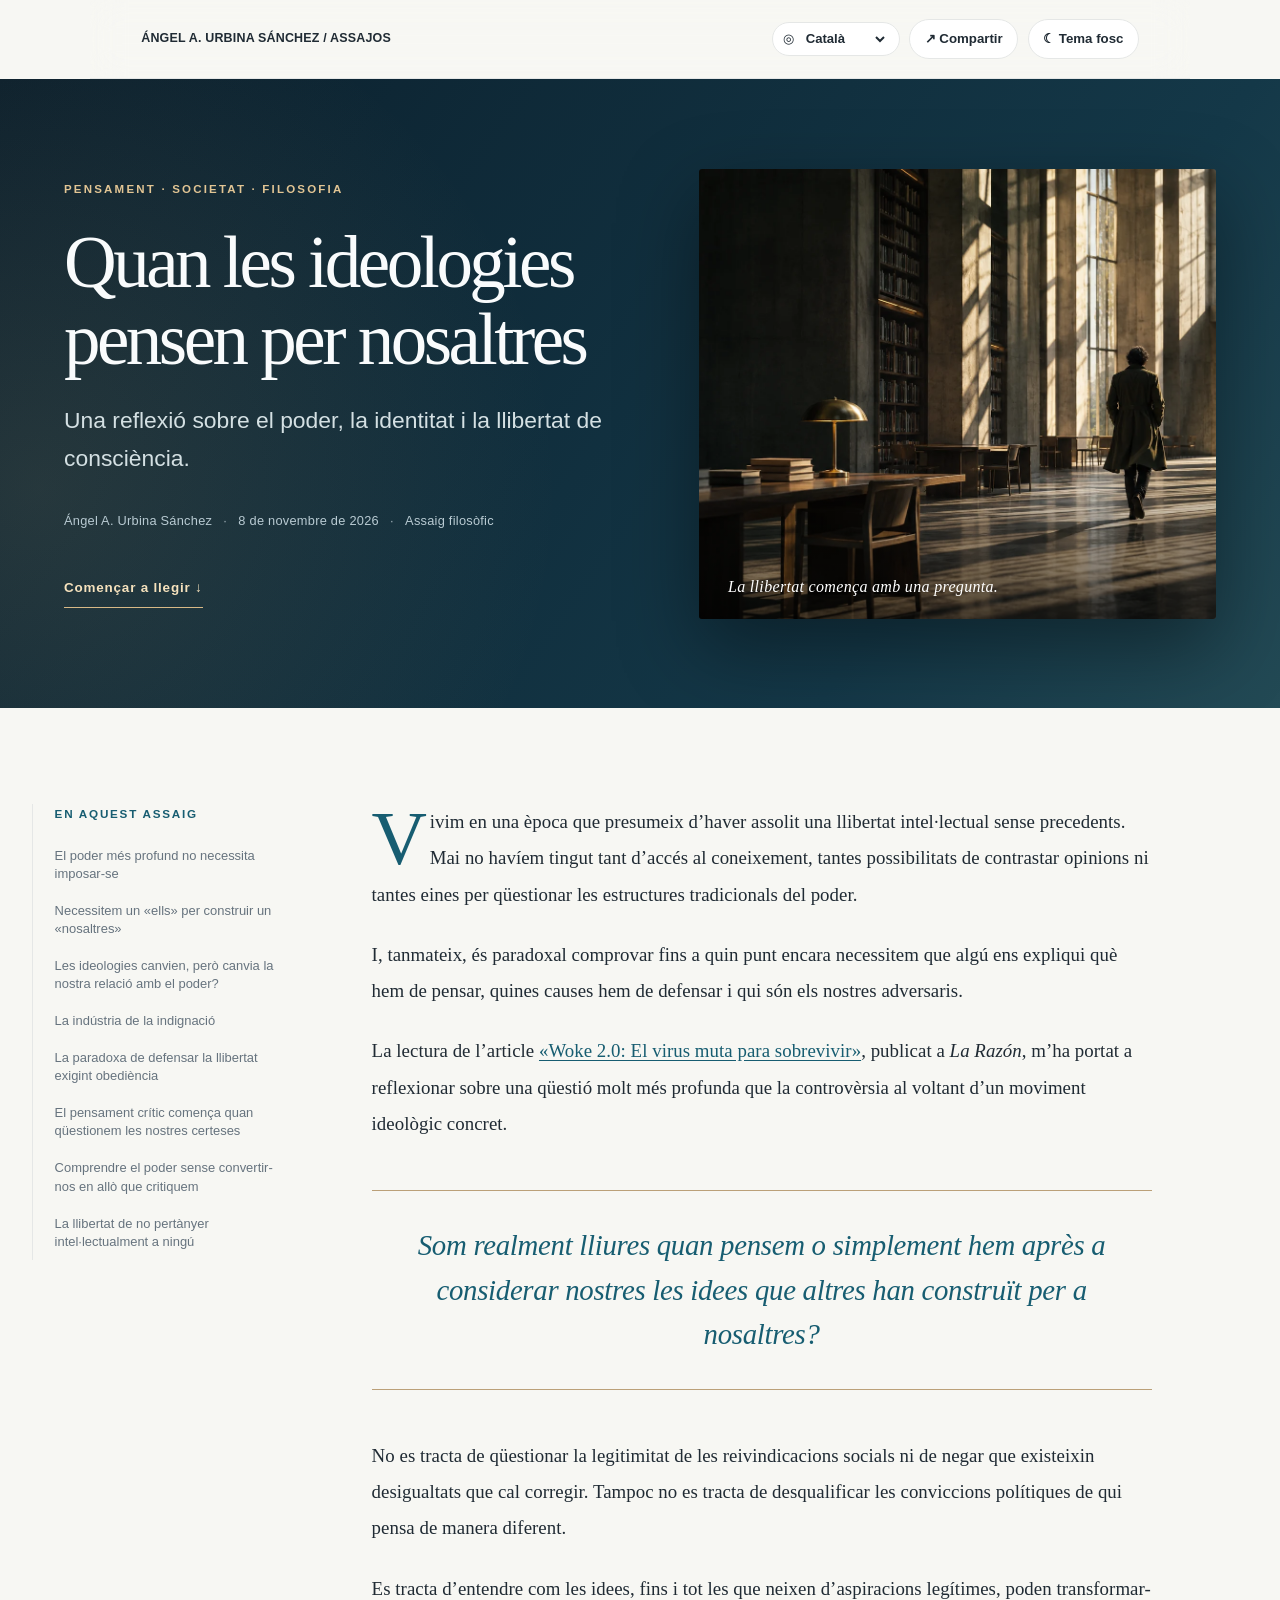
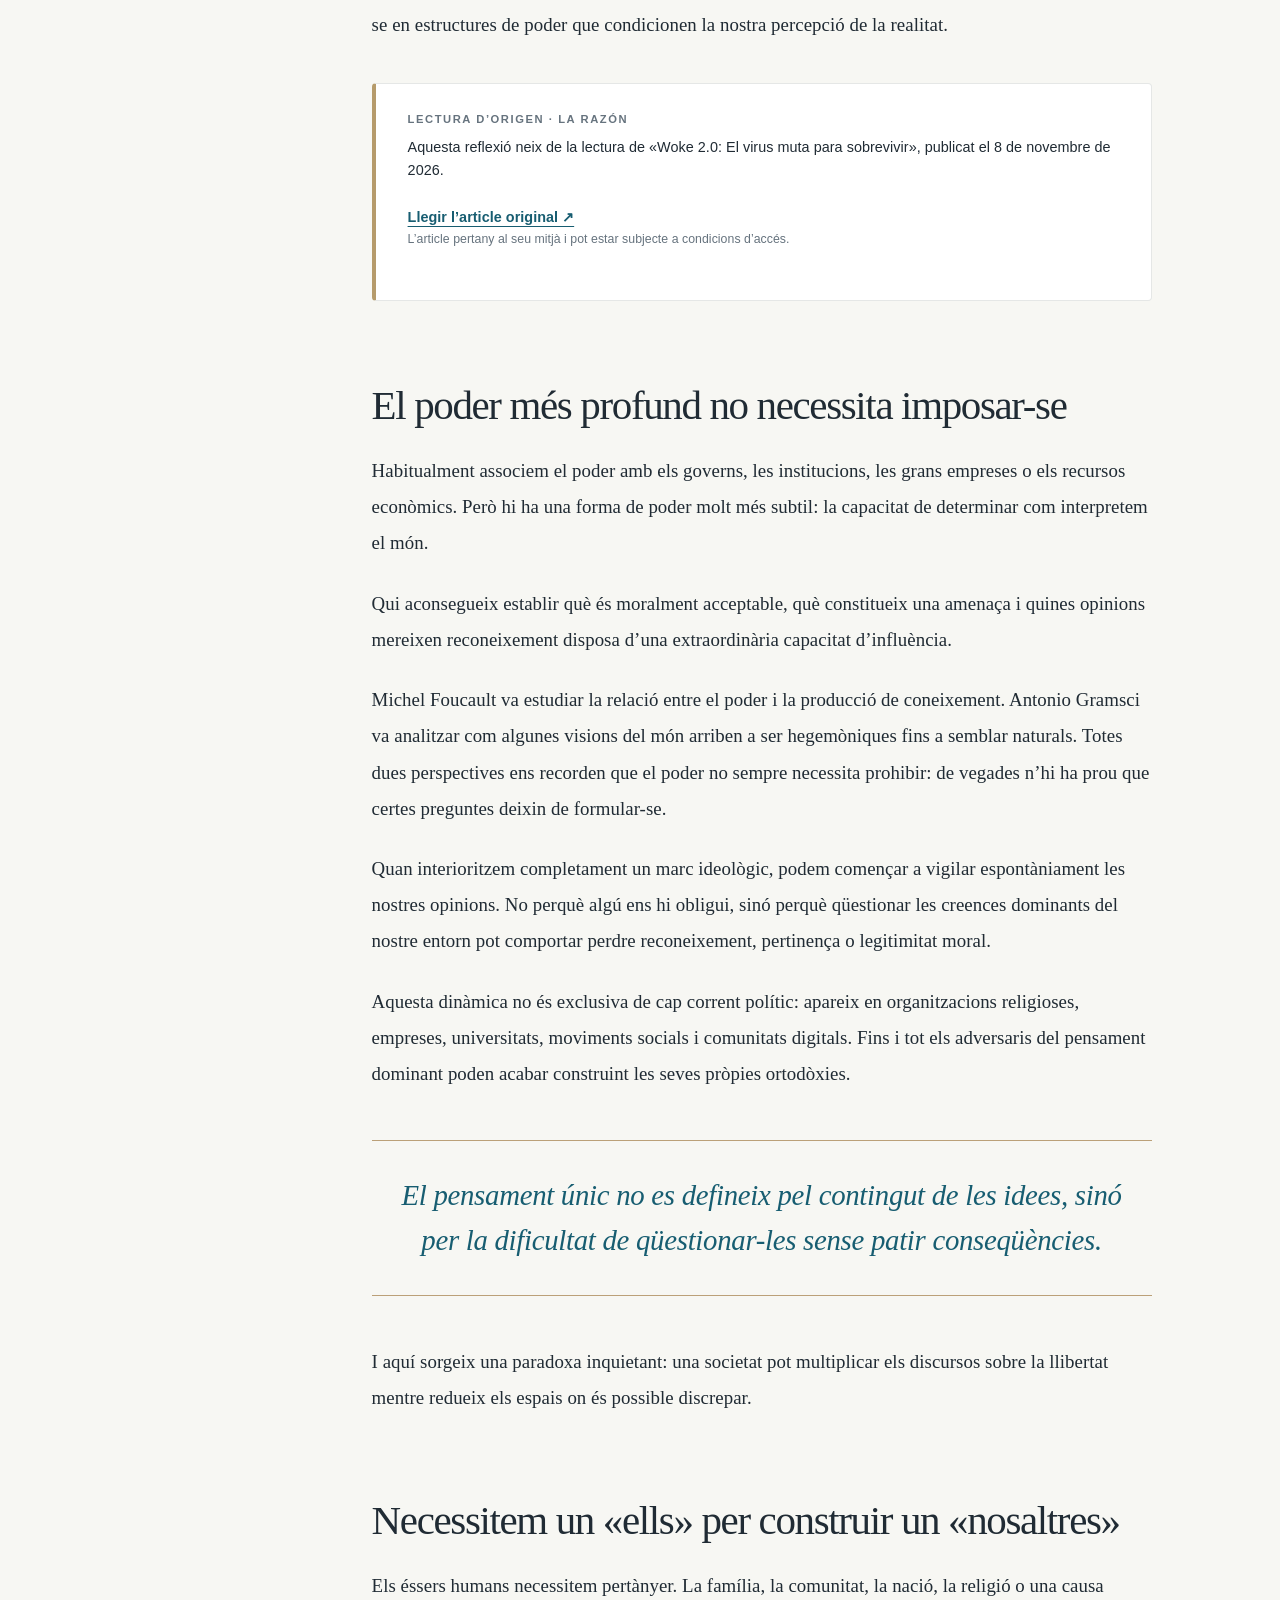
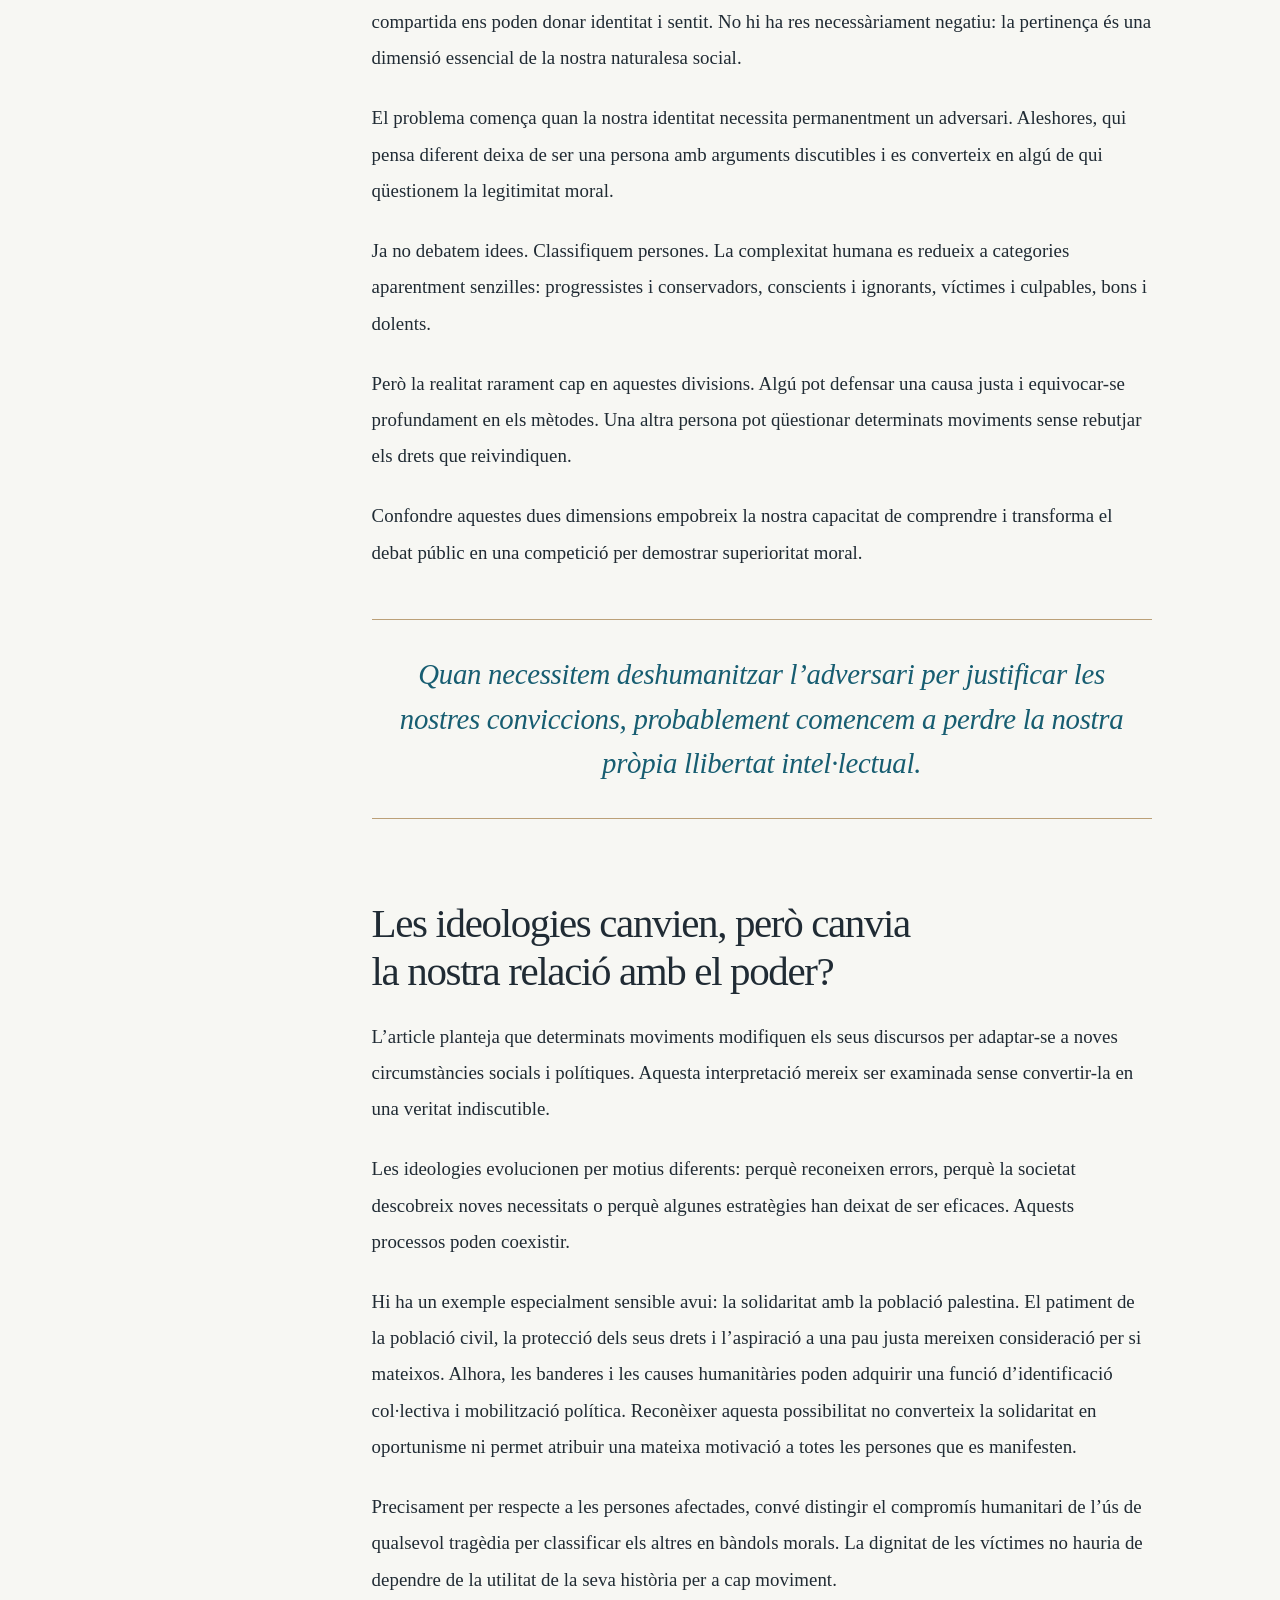
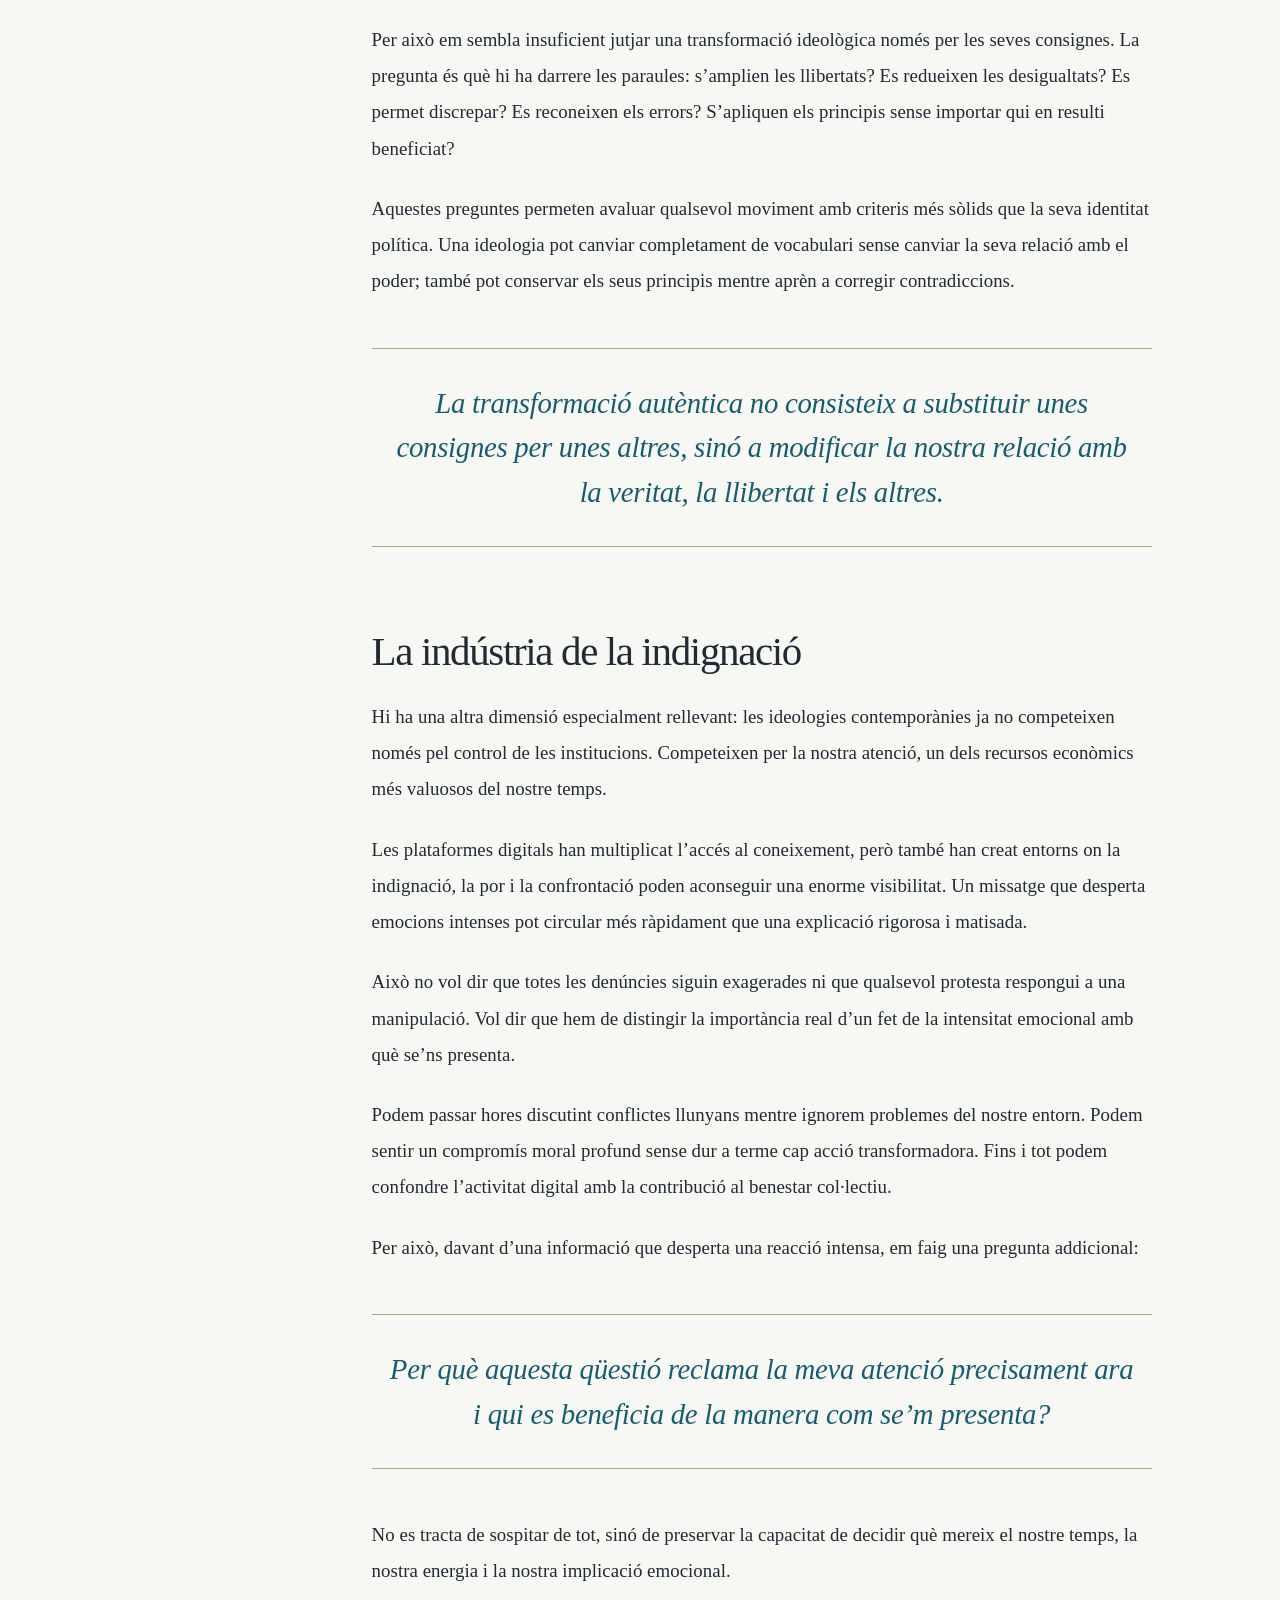
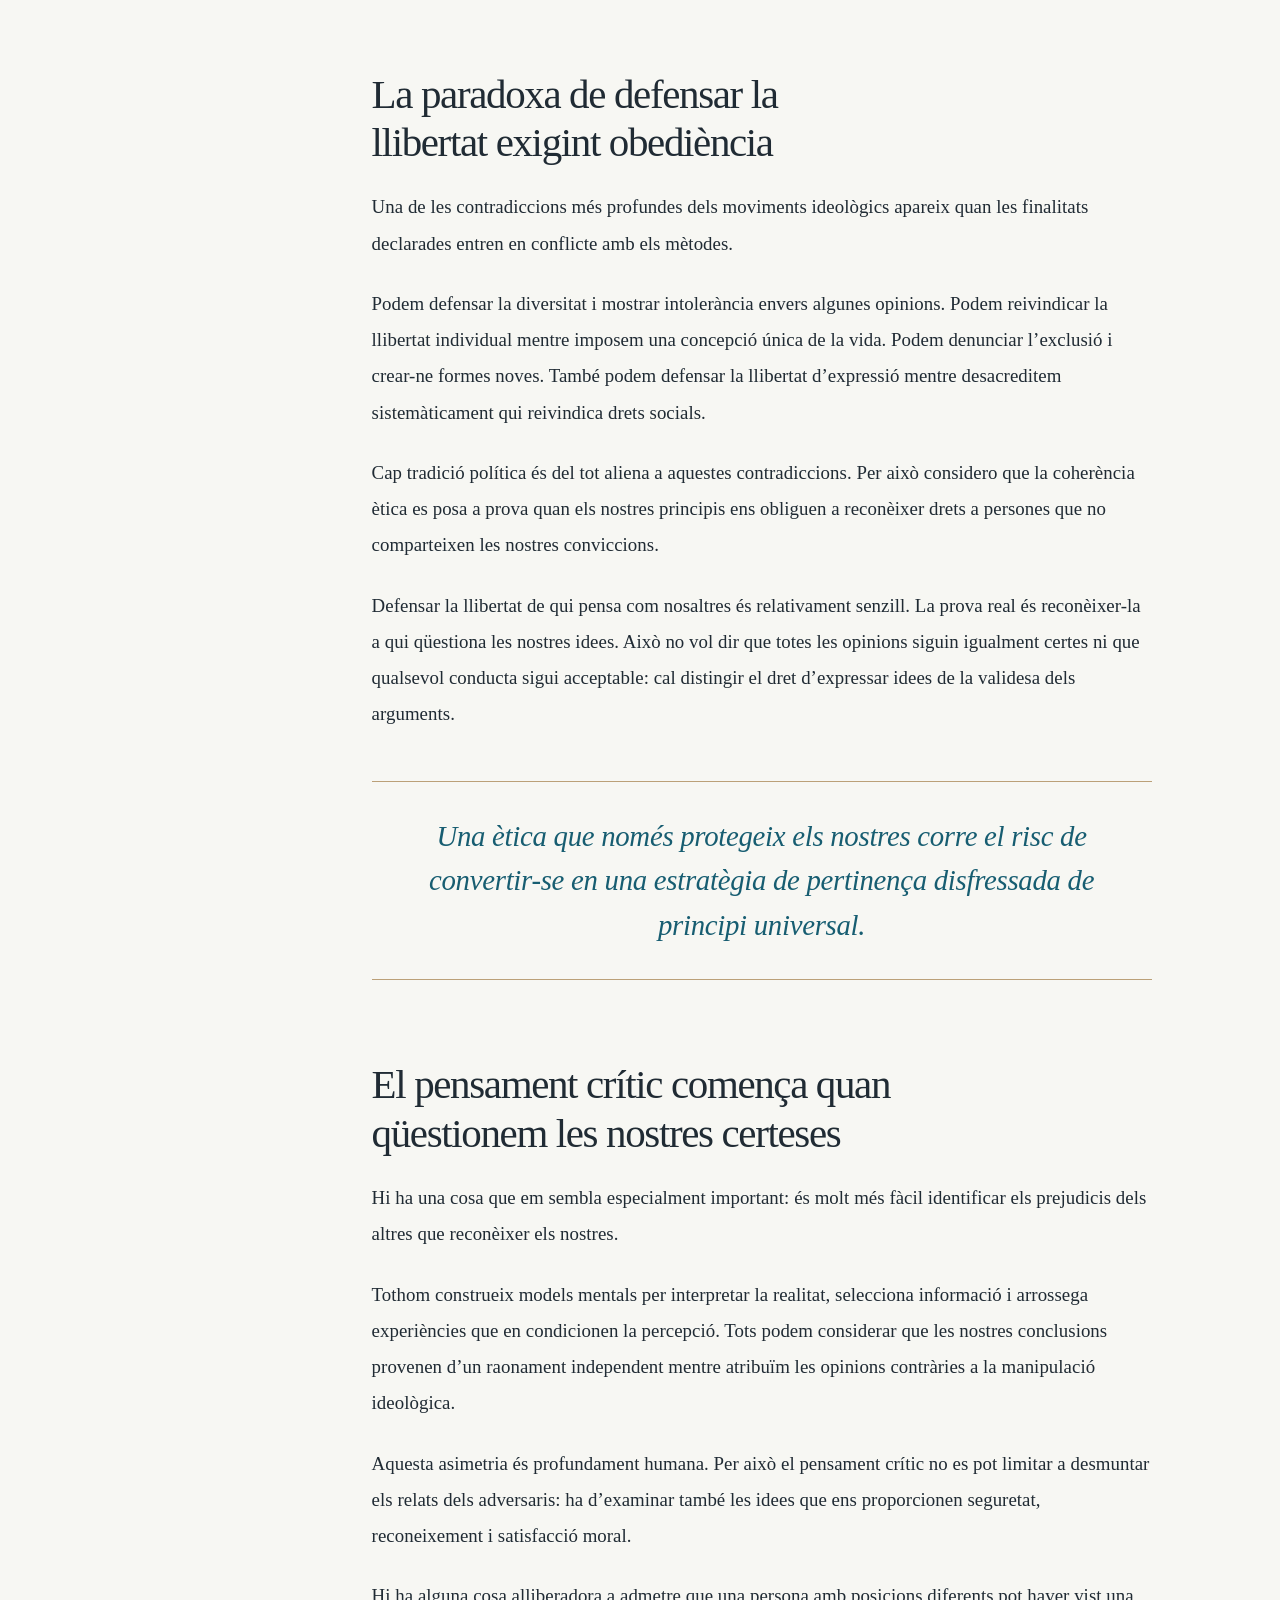
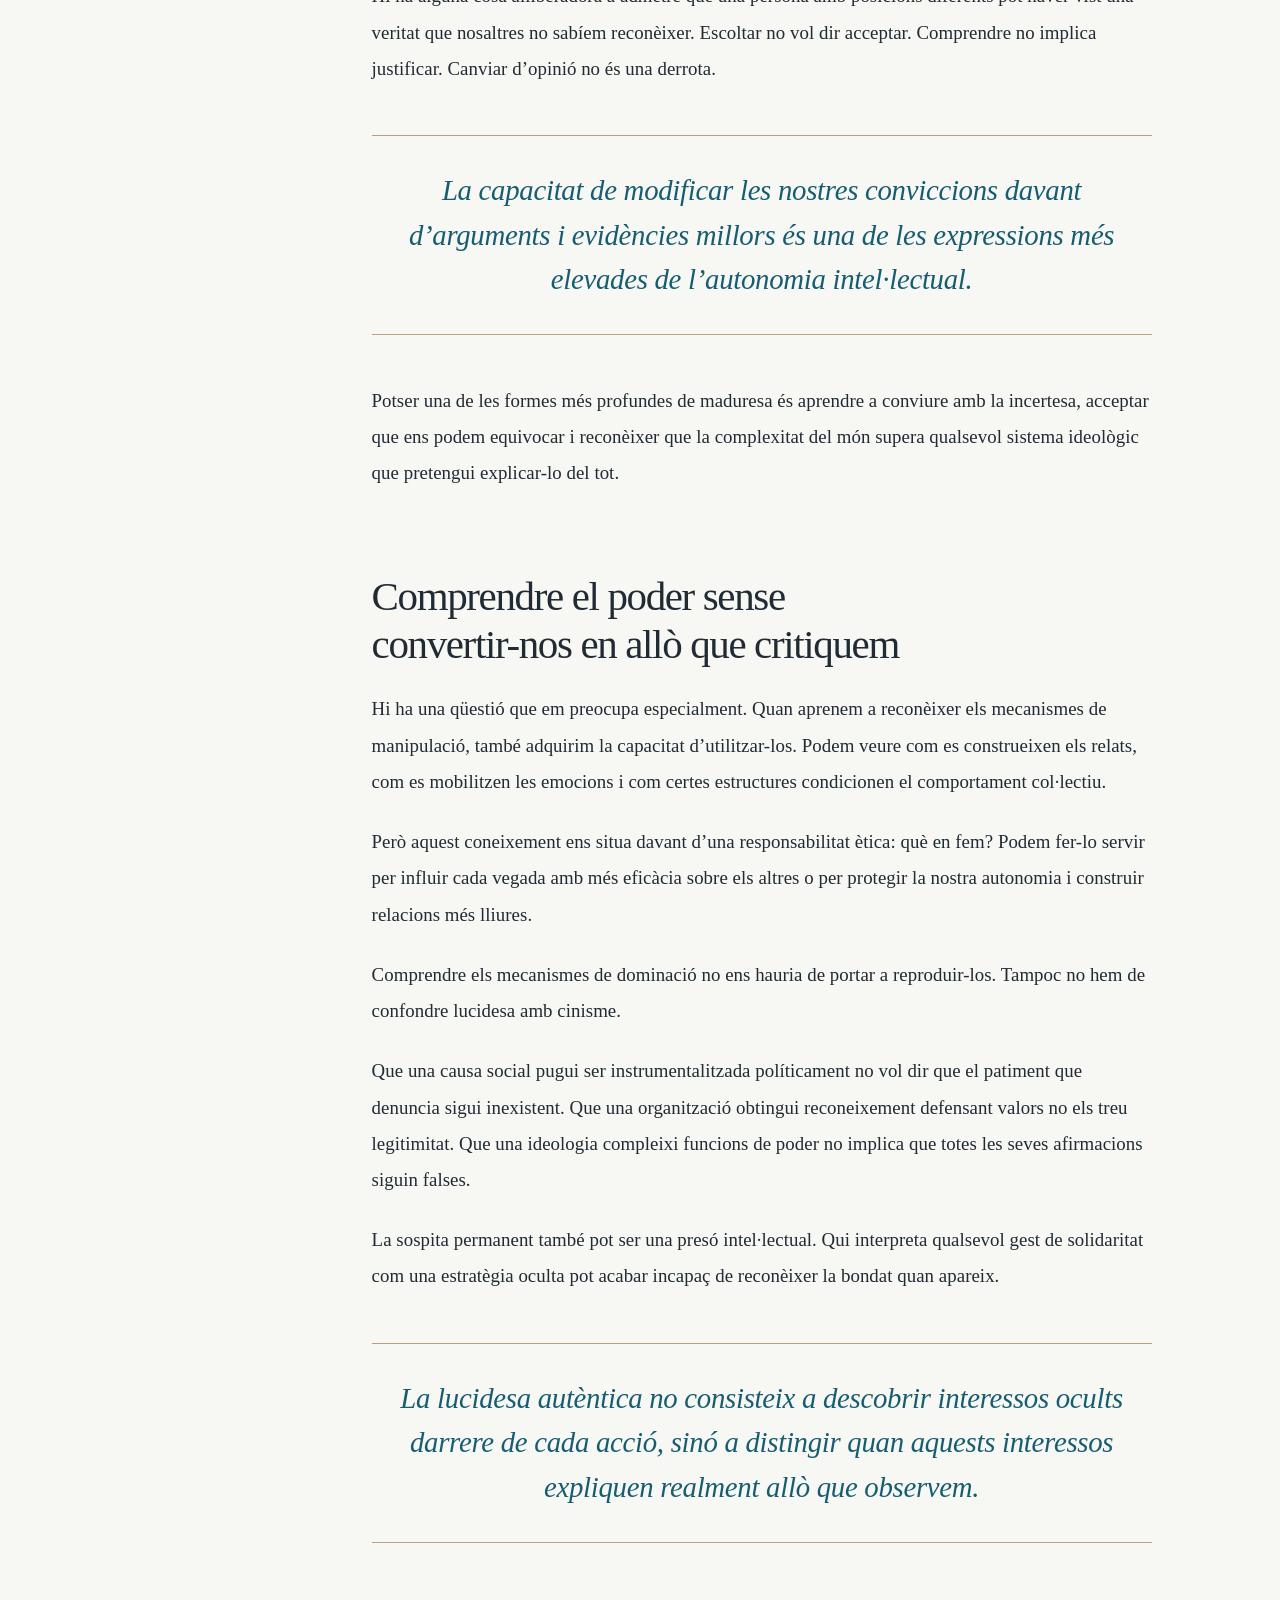
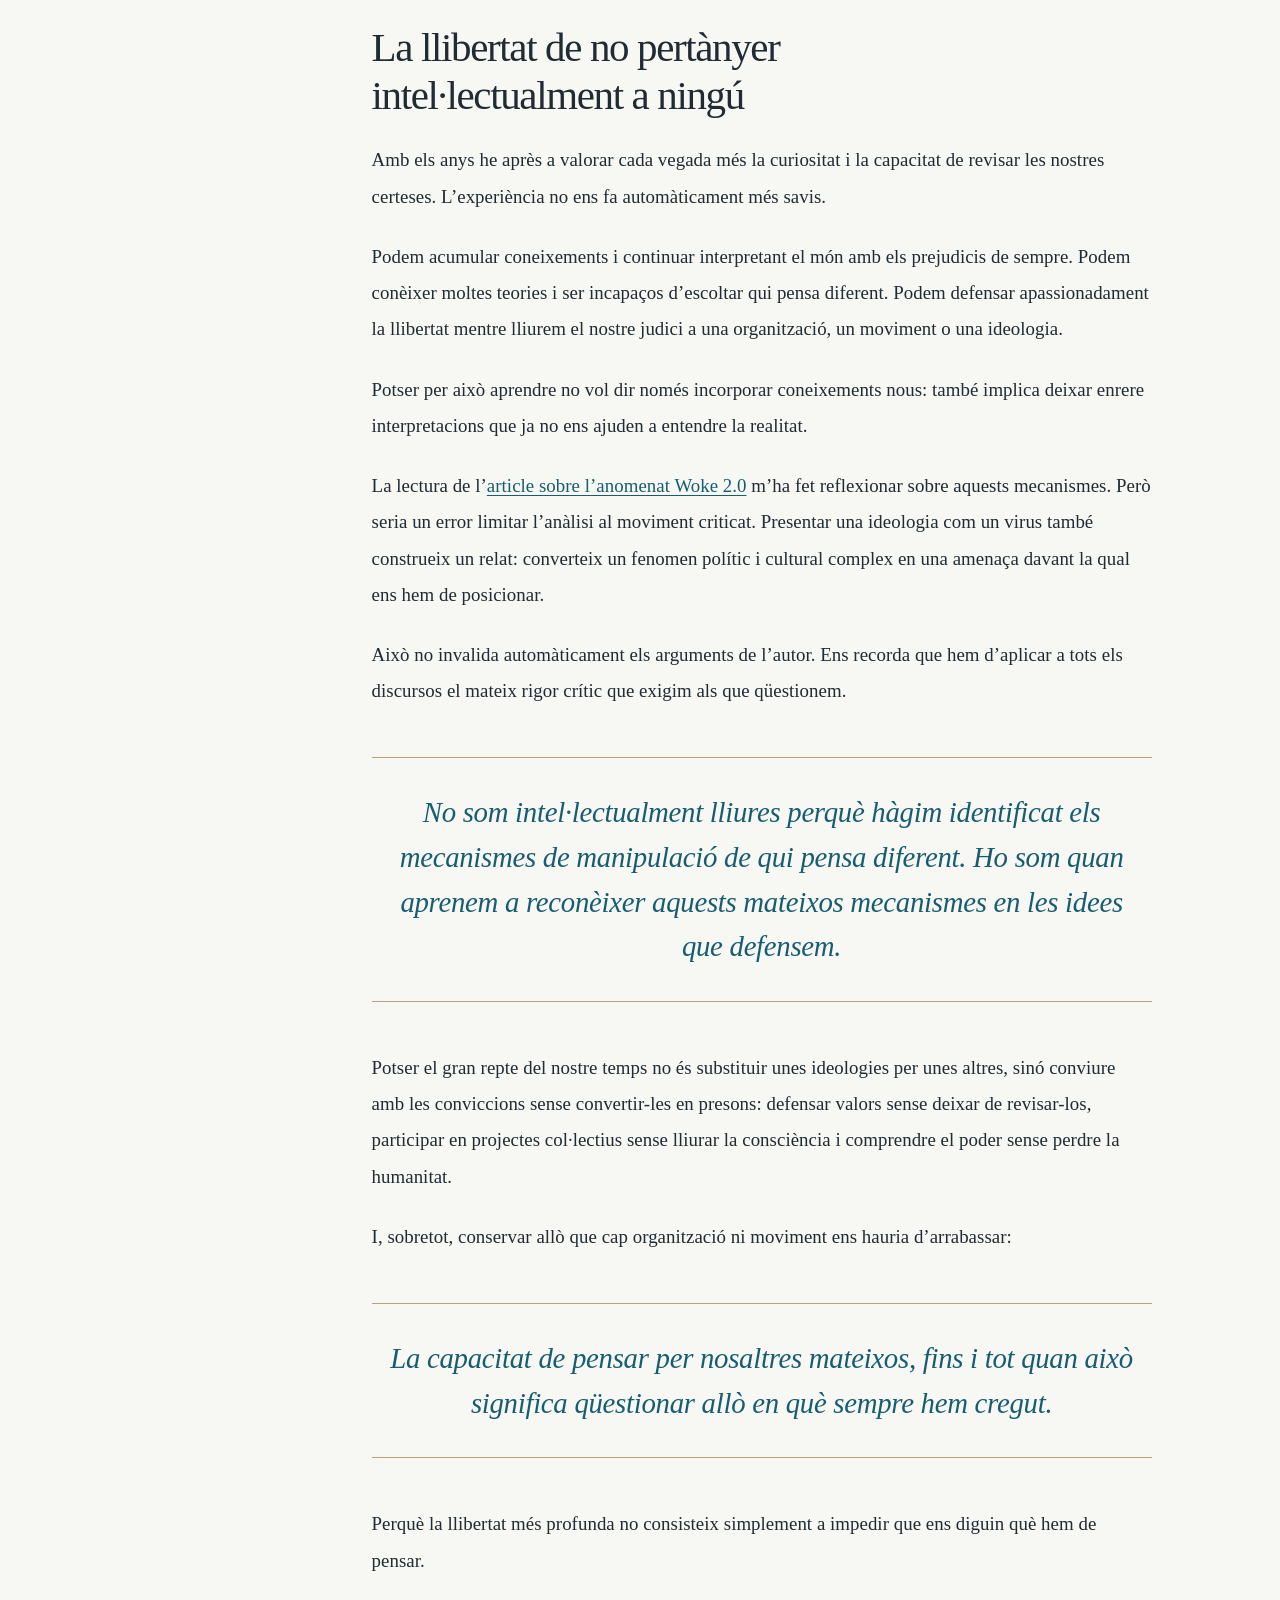
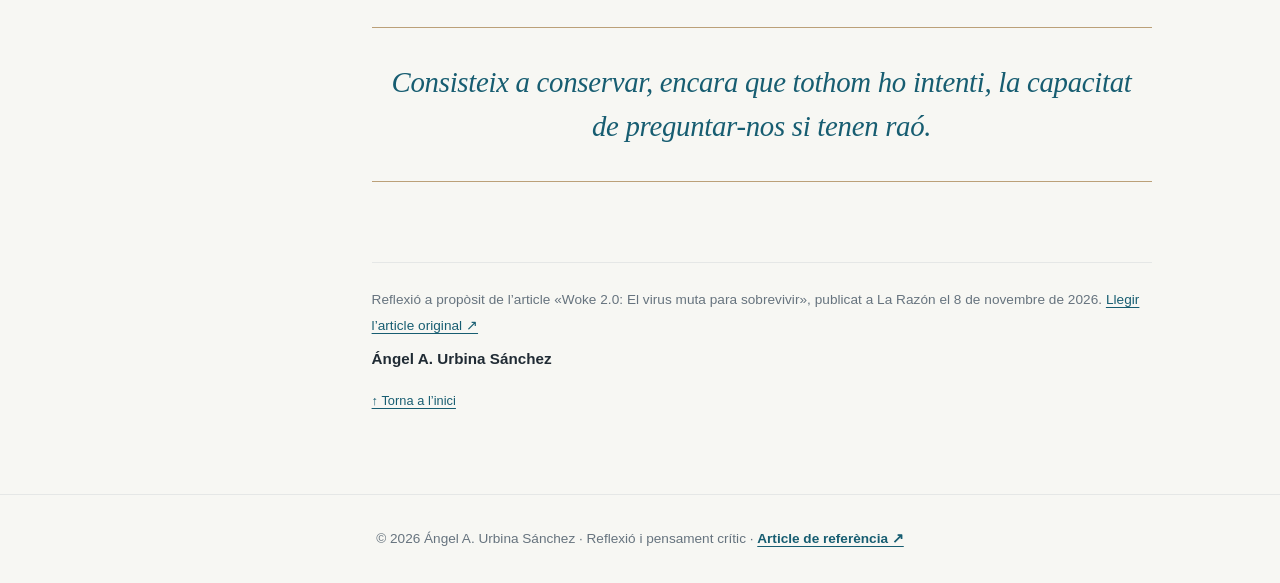
==== commit 32525c19: "Mejorar selector multilingue para dispositivos moviles" ====
--- a/ca/index.html
+++ b/ca/index.html
@@ -28,7 +28,7 @@
 <button aria-label="Compartir el artículo" id="copy-link" type="button">↗ Compartir</button>
 <button aria-pressed="false" id="theme-toggle" type="button">☾ Tema fosc</button>
 </div>
-</header>
+</header><nav aria-label="Llegeix en una altra llengua" class="mobile-language-nav"><a aria-label="Español" href="/" hreflang="es" lang="es">ES</a><a aria-current="page" aria-label="Català" href="/ca/" hreflang="ca" lang="ca">CA</a><a aria-label="English" href="/en/" hreflang="en" lang="en">EN</a><a aria-label="Português" href="/pt/" hreflang="pt" lang="pt">PT</a><a aria-label="Français" href="/fr/" hreflang="fr" lang="fr">FR</a></nav>
 <div class="hero"><div class="hero-inner"><div class="hero-copy">
 <div class="eyebrow">Pensament · Societat · Filosofia</div>
 <h1>Quan les ideologies pensen per nosaltres</h1>
--- a/assets/style.css
+++ b/assets/style.css
@@ -35,7 +35,7 @@
 @media(max-width:720px){.hero{padding:3.1rem 1.25rem 0}.hero-inner{grid-template-columns:1fr;gap:2.5rem}.hero h1{font-size:clamp(3rem,10vw,4.8rem)}.hero .meta{margin-top:1.5rem}.hero-visual{min-height:300px;height:340px;margin:0 -1.25rem;border-radius:0;box-shadow:none}.hero-visual figcaption{bottom:1rem;left:1.2rem}.main-grid{padding-top:3rem}.article{font-size:1.1rem}.article h2{margin-top:3.5rem}.article section:first-child>p:first-child::first-letter{font-size:4.2rem}}
 @media print{.hero-visual{display:none}.hero{padding:0 0 1.5rem}.hero-inner{display:block}.hero-cta{display:none}.article blockquote{border-color:#aaa}}
 /* Multilingual edition: language switcher and long translated headings */
-.language-picker{display:inline-flex;align-items:center;gap:.35rem;border:1px solid var(--line);border-radius:999px;padding:.28rem .65rem;background:var(--surface);color:var(--text);font-family:inherit;font-size:.82rem}
+.language-picker{display:inline-flex;align-items:center;gap:.35rem;border:1px solid var(--border);border-radius:999px;padding:.28rem .65rem;background:var(--surface);color:var(--text);font-family:inherit;font-size:.82rem}
 .language-picker select{color:inherit;border:0;background:transparent;font:inherit;font-weight:650;max-width:125px;cursor:pointer;padding:.16rem .1rem;outline-offset:3px}
 .language-picker select option{color:#162632;background:#fff}
 .toolbar{display:flex;align-items:center;gap:.6rem;flex-wrap:wrap;justify-content:flex-end}
@@ -43,3 +43,22 @@
 .small-note{font-size:.77rem;color:var(--muted);margin:.7rem 0 0}
 @media(max-width:620px){.topbar{align-items:flex-start;gap:.85rem;flex-wrap:wrap}.toolbar{width:100%;justify-content:space-between}.hero h1{font-size:clamp(2.5rem,9.3vw,4.1rem)}.language-picker select{max-width:118px}}
 @media print{.language-picker{display:none}}
+
+/* v4 - navegación multilingüe móvil robusta, accesible, sin depender de JS */
+.mobile-language-nav{display:none}
+@media(max-width:620px){
+  .topbar{display:flex;flex-wrap:wrap;align-items:center;gap:.65rem;padding:1rem 1rem .75rem}
+  .topbar .brand{flex:1 1 100%;font-size:.72rem;line-height:1.35;overflow-wrap:anywhere}
+  .topbar .toolbar{display:flex;width:100%;justify-content:flex-end;gap:.6rem;flex-wrap:nowrap}
+  .language-picker{display:none!important}
+  .toolbar button{min-height:44px;padding:.62rem .8rem;font-size:.81rem;white-space:nowrap}
+  .mobile-language-nav{display:flex;align-items:center;justify-content:center;gap:.35rem;padding:.55rem .7rem .7rem;background:var(--bg);border-bottom:1px solid var(--border);overflow-x:auto;overscroll-behavior-inline:contain;-webkit-overflow-scrolling:touch}
+  .mobile-language-nav a{display:inline-flex;justify-content:center;align-items:center;min-width:48px;min-height:46px;padding:.55rem .7rem;border:1px solid var(--border);border-radius:999px;color:var(--text);background:var(--surface);font-size:.82rem;font-weight:750;line-height:1;text-decoration:none;touch-action:manipulation;flex-shrink:0}
+  .mobile-language-nav a[aria-current="page"]{background:var(--accent);color:var(--bg);border-color:var(--accent)}
+  .mobile-language-nav a:focus-visible{outline:3px solid #e1a257;outline-offset:2px}
+}
+@media(max-width:360px){
+ .mobile-language-nav{gap:.2rem;padding-inline:.45rem}
+ .mobile-language-nav a{min-width:43px;padding-inline:.5rem}
+}
+@media print{.mobile-language-nav{display:none!important}}
